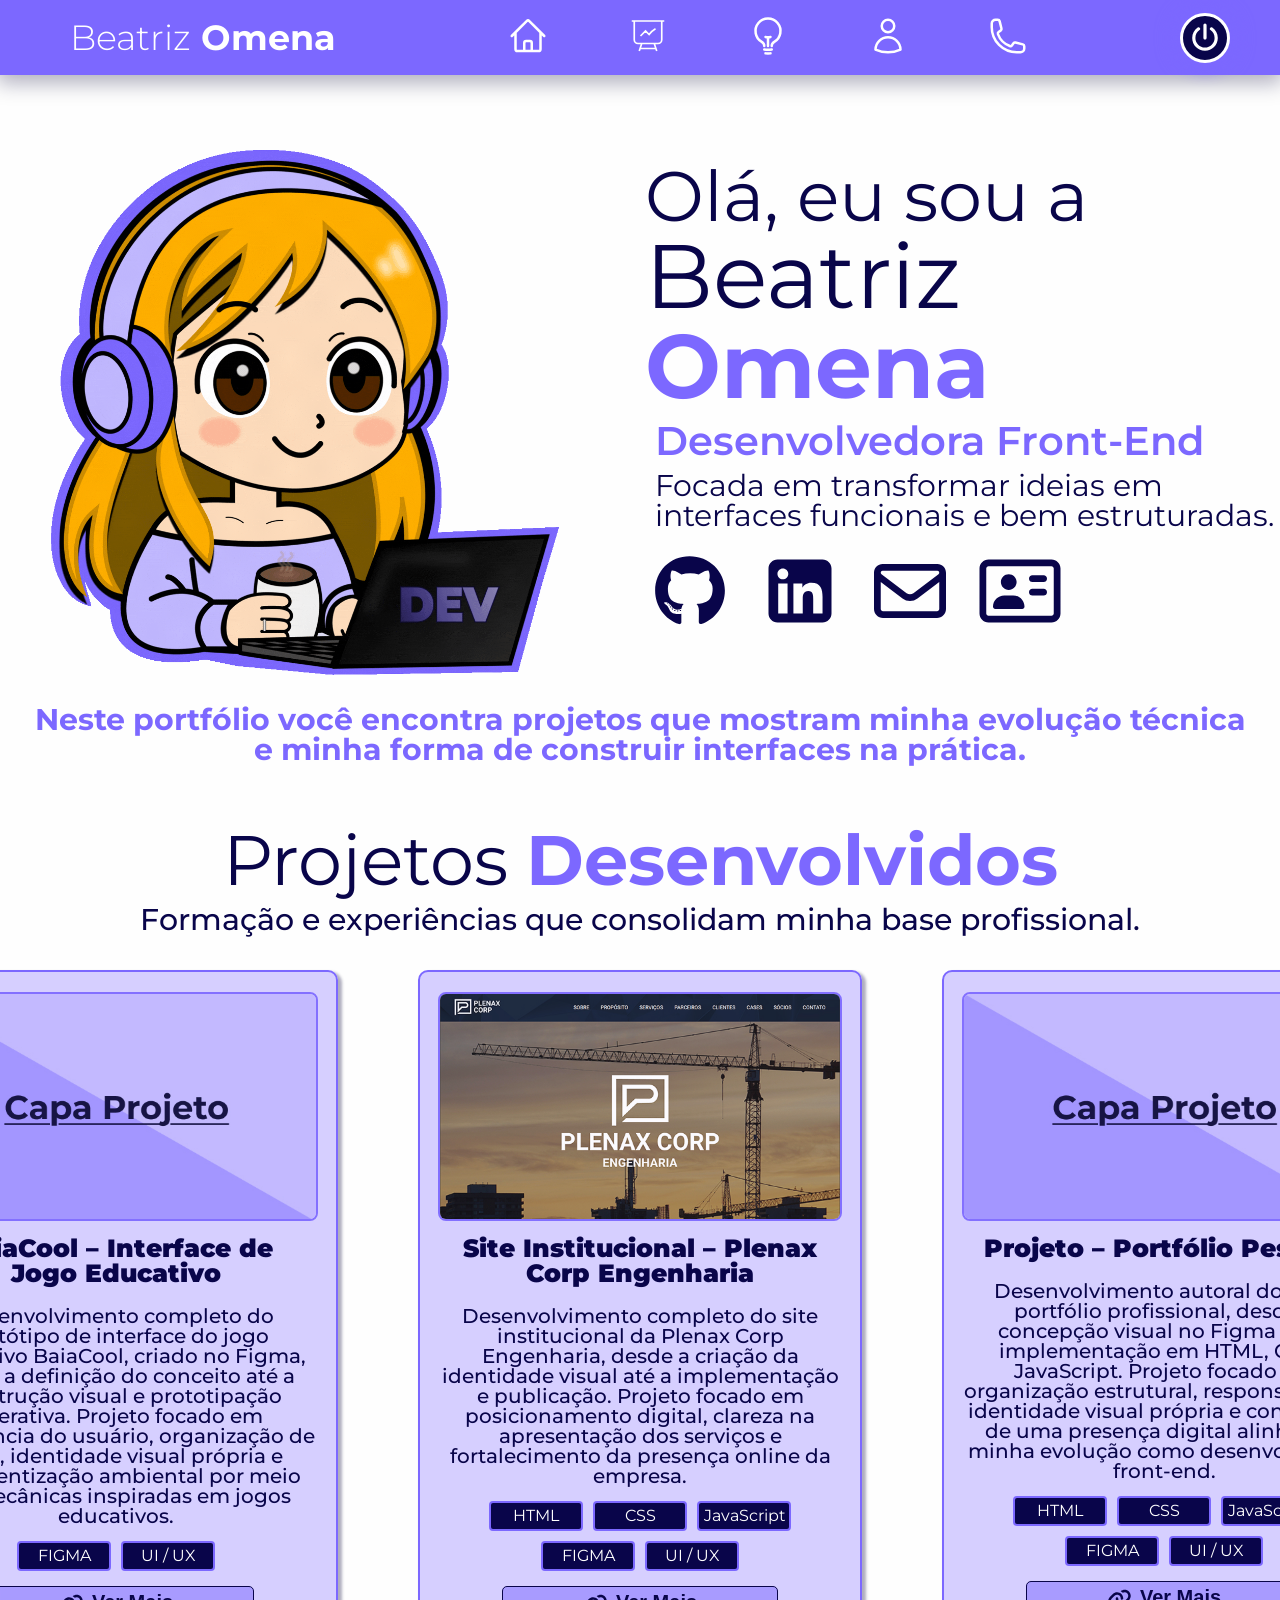
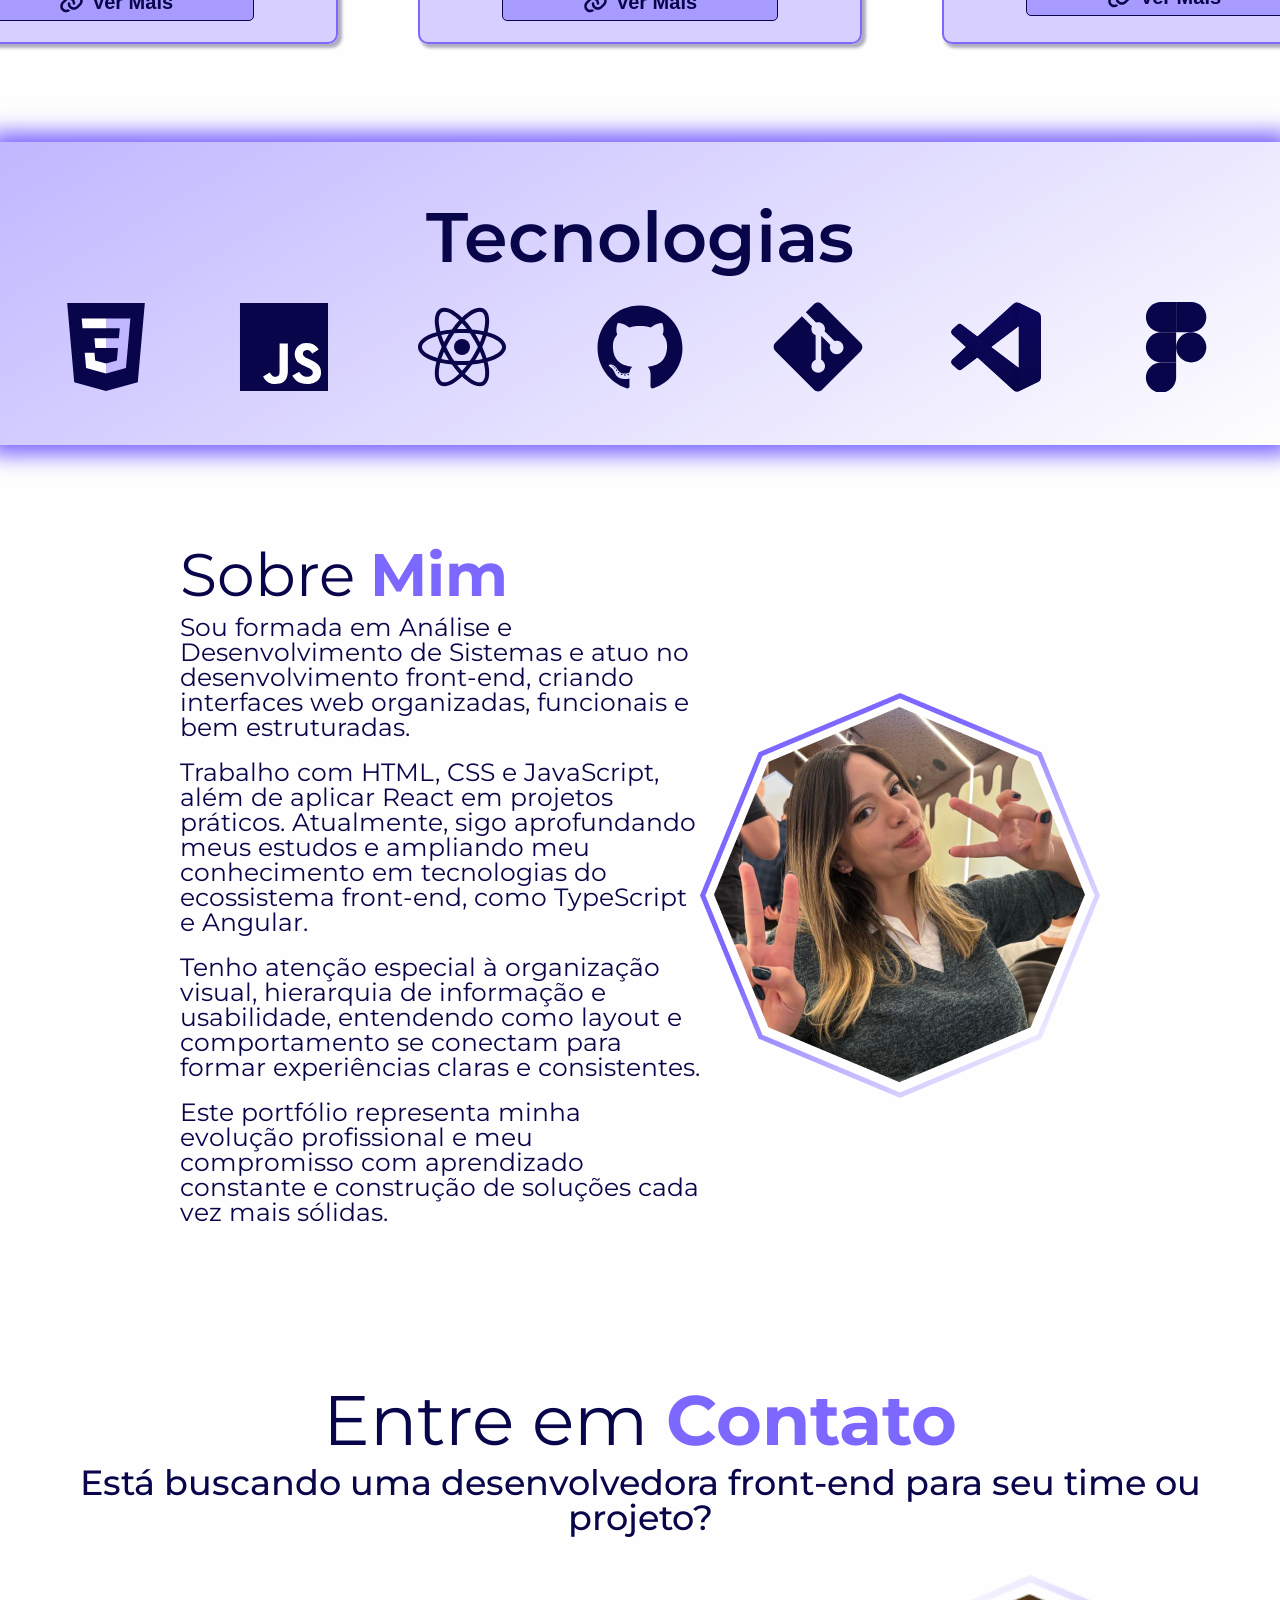
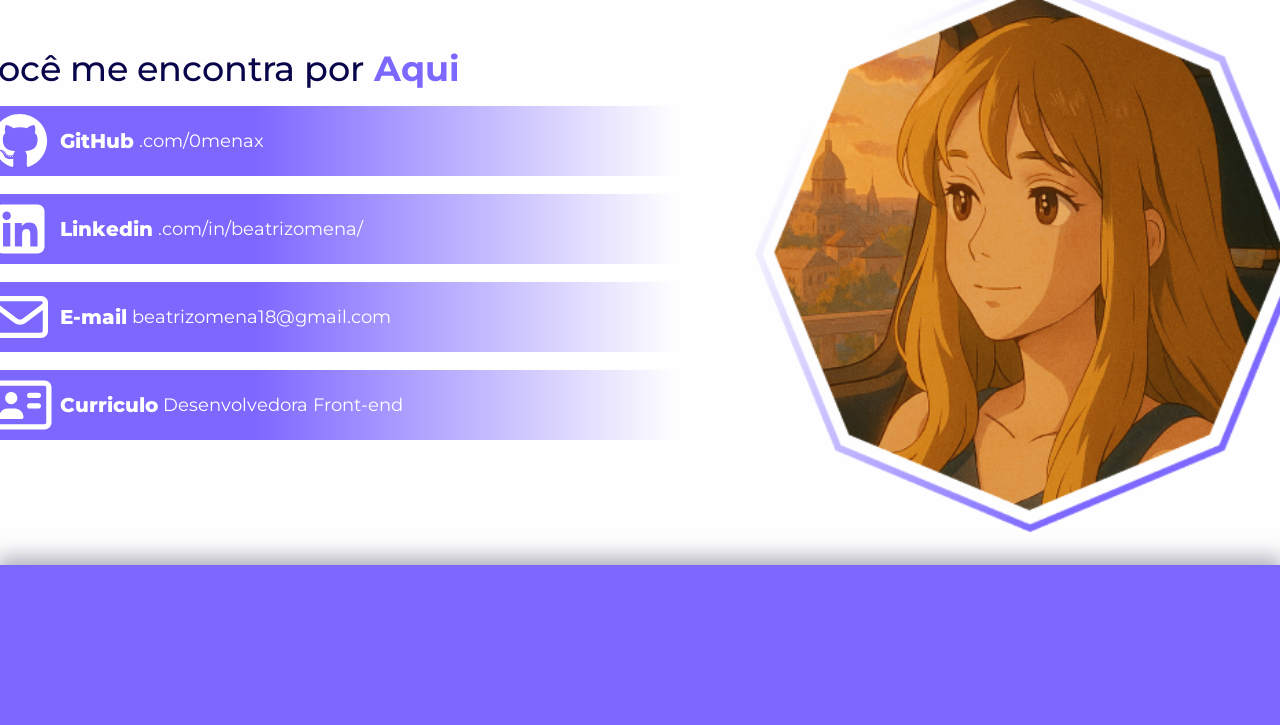
==== Portifolio-Pessoal-main/portifolio/index.html @ 5b2ea22b "Adiciona seção de projetos" ====
<!DOCTYPE html>
<html lang="pt-br">

<head>
    <meta charset="UTF-8">
    <meta name="viewport" content="width=device-width, initial-scale=1.0">
    <link rel="icon" type="image/png" href="img/miniBeaRoxa.png">
    <title>Portifólio</title>
    <link rel="stylesheet" href="reset.css">
    <link rel="stylesheet" href="style.css">
    <link rel="icon" type="icon" href="/img/miniBeaRoxa.png">



    <!-- fonte -->
    <link rel="preconnect" href="https://fonts.googleapis.com">
    <link rel="preconnect" href="https://fonts.gstatic.com" crossorigin>
    <link href="https://fonts.googleapis.com/css2?family=Montserrat:wght@200;300;400;500;600;700&display=swap"
        rel="stylesheet">


</head>

<body class="tema-claro">
    <header>
        <h1 class="nome-header">
            Beatriz
            <strong class="strongH">Omena</strong>
        </h1>

        <ul>
            <li><a href="#home">
                    <svg xmlns="http://www.w3.org/2000/svg" fill="none" viewBox="0 0 24 24" stroke-width="1.5"
                        stroke="currentColor" class="size-6">
                        <path stroke-linecap="round" stroke-linejoin="round"
                            d="m2.25 12 8.954-8.955c.44-.439 1.152-.439 1.591 0L21.75 12M4.5 9.75v10.125c0 .621.504 1.125 1.125 1.125H9.75v-4.875c0-.621.504-1.125 1.125-1.125h2.25c.621 0 1.125.504 1.125 1.125V21h4.125c.621 0 1.125-.504 1.125-1.125V9.75M8.25 21h8.25" />
                    </svg>
                </a></li>

            <li><a href="#projetos"><svg xmlns="http://www.w3.org/2000/svg" fill="none" viewBox="0 0 24 24"
                        strokeWidth={1.5} stroke="currentColor" className="size-6">
                        <path strokeLinecap="round" strokeLinejoin="round"
                            d="M3.75 3v11.25A2.25 2.25 0 0 0 6 16.5h2.25M3.75 3h-1.5m1.5 0h16.5m0 0h1.5m-1.5 0v11.25A2.25 2.25 0 0 1 18 16.5h-2.25m-7.5 0h7.5m-7.5 0-1 3m8.5-3 1 3m0 0 .5 1.5m-.5-1.5h-9.5m0 0-.5 1.5m.75-9 3-3 2.148 2.148A12.061 12.061 0 0 1 16.5 7.605" />
                    </svg>
                </a></li>

            <li><a href="#skills"><svg xmlns="http://www.w3.org/2000/svg" fill="none" viewBox="0 0 24 24"
                        stroke-width="1.5" stroke="currentColor" class="size-6">
                        <path stroke-linecap="round" stroke-linejoin="round"
                            d="M12 18v-5.25m0 0a6.01 6.01 0 0 0 1.5-.189m-1.5.189a6.01 6.01 0 0 1-1.5-.189m3.75 7.478a12.06 12.06 0 0 1-4.5 0m3.75 2.383a14.406 14.406 0 0 1-3 0M14.25 18v-.192c0-.983.658-1.823 1.508-2.316a7.5 7.5 0 1 0-7.517 0c.85.493 1.509 1.333 1.509 2.316V18" />
                    </svg>
                </a></li>

            <li><a href="#aboutMe"><svg xmlns="http://www.w3.org/2000/svg" fill="none" viewBox="0 0 24 24"
                        stroke-width="1.5" stroke="currentColor" class="size-6">
                        <path stroke-linecap="round" stroke-linejoin="round"
                            d="M15.75 6a3.75 3.75 0 1 1-7.5 0 3.75 3.75 0 0 1 7.5 0ZM4.501 20.118a7.5 7.5 0 0 1 14.998 0A17.933 17.933 0 0 1 12 21.75c-2.676 0-5.216-.584-7.499-1.632Z" />
                    </svg>
                </a></li>

            <!-- <li><a href="#jornada"><svg xmlns="http://www.w3.org/2000/svg" fill="none" viewBox="0 0 24 24"
                        stroke-width="1.5" stroke="currentColor" class="size-6">
                        <path stroke-linecap="round" stroke-linejoin="round"
                            d="M9 6.75V15m6-6v8.25m.503 3.498 4.875-2.437c.381-.19.622-.58.622-1.006V4.82c0-.836-.88-1.38-1.628-1.006l-3.869 1.934c-.317.159-.69.159-1.006 0L9.503 3.252a1.125 1.125 0 0 0-1.006 0L3.622 5.689C3.24 5.88 3 6.27 3 6.695V19.18c0 .836.88 1.38 1.628 1.006l3.869-1.934c.317-.159.69-.159 1.006 0l4.994 2.497c.317.158.69.158 1.006 0Z" />
                    </svg>
                </a></li> -->
            <li><a href="#contato"><svg xmlns="http://www.w3.org/2000/svg" fill="none" viewBox="0 0 24 24"
                        stroke-width="1.5" stroke="currentColor" class="size-6">
                        <path stroke-linecap="round" stroke-linejoin="round"
                            d="M2.25 6.75c0 8.284 6.716 15 15 15h2.25a2.25 2.25 0 0 0 2.25-2.25v-1.372c0-.516-.351-.966-.852-1.091l-4.423-1.106c-.44-.11-.902.055-1.173.417l-.97 1.293c-.282.376-.769.542-1.21.38a12.035 12.035 0 0 1-7.143-7.143c-.162-.441.004-.928.38-1.21l1.293-.97c.363-.271.527-.734.417-1.173L6.963 3.102a1.125 1.125 0 0 0-1.091-.852H4.5A2.25 2.25 0 0 0 2.25 4.5v2.25Z" />
                    </svg>
                </a></li>
        </ul>


        <button class="btn-tema">
            <svg xmlns="http://www.w3.org/2000/svg" fill="currentColor" viewBox="0 0 640 640">
                <path
                    d="M352 64C352 46.3 337.7 32 320 32C302.3 32 288 46.3 288 64L288 320C288 337.7 302.3 352 320 352C337.7 352 352 337.7 352 320L352 64zM210.3 162.4C224.8 152.3 228.3 132.3 218.2 117.8C208.1 103.3 188.1 99.8 173.6 109.9C107.4 156.1 64 233 64 320C64 461.4 178.6 576 320 576C461.4 576 576 461.4 576 320C576 233 532.6 156.1 466.3 109.9C451.8 99.8 431.9 103.3 421.7 117.8C411.5 132.3 415.1 152.2 429.6 162.4C479.4 197.2 511.9 254.8 511.9 320C511.9 426 425.9 512 319.9 512C213.9 512 128 426 128 320C128 254.8 160.5 197.1 210.3 162.4z" />
            </svg></button>
    </header>
    <main>
        <section class="home" id="home">
            <div class="homeAgrupado">
                <img class="imagemHome" src="img/MiniBia.gif" alt="desenho Beatriz" id="home">
                <div class="textoHomeAgrupado">
                    <h2>Olá, eu sou a </h2>
                    <h1>Beatriz <strong class="strongO">Omena</strong></h1>
                    <h3>Desenvolvedora Front-End</h3>
                    <p>Focada em transformar ideias em <br>interfaces funcionais e bem estruturadas.</p>

                    <div class="iconsHome">
                        <ul>
                            <!-- github -->
                            <li><a href="https://github.com/0menax">
                                    <svg xmlns="http://www.w3.org/2000/svg" fill="currentColor" viewBox="0 0 640 640">
                                        <path
                                            d="M237.9 461.4C237.9 463.4 235.6 465 232.7 465C229.4 465.3 227.1 463.7 227.1 461.4C227.1 459.4 229.4 457.8 232.3 457.8C235.3 457.5 237.9 459.1 237.9 461.4zM206.8 456.9C206.1 458.9 208.1 461.2 211.1 461.8C213.7 462.8 216.7 461.8 217.3 459.8C217.9 457.8 216 455.5 213 454.6C210.4 453.9 207.5 454.9 206.8 456.9zM251 455.2C248.1 455.9 246.1 457.8 246.4 460.1C246.7 462.1 249.3 463.4 252.3 462.7C255.2 462 257.2 460.1 256.9 458.1C256.6 456.2 253.9 454.9 251 455.2zM316.8 72C178.1 72 72 177.3 72 316C72 426.9 141.8 521.8 241.5 555.2C254.3 557.5 258.8 549.6 258.8 543.1C258.8 536.9 258.5 502.7 258.5 481.7C258.5 481.7 188.5 496.7 173.8 451.9C173.8 451.9 162.4 422.8 146 415.3C146 415.3 123.1 399.6 147.6 399.9C147.6 399.9 172.5 401.9 186.2 425.7C208.1 464.3 244.8 453.2 259.1 446.6C261.4 430.6 267.9 419.5 275.1 412.9C219.2 406.7 162.8 398.6 162.8 302.4C162.8 274.9 170.4 261.1 186.4 243.5C183.8 237 175.3 210.2 189 175.6C209.9 169.1 258 202.6 258 202.6C278 197 299.5 194.1 320.8 194.1C342.1 194.1 363.6 197 383.6 202.6C383.6 202.6 431.7 169 452.6 175.6C466.3 210.3 457.8 237 455.2 243.5C471.2 261.2 481 275 481 302.4C481 398.9 422.1 406.6 366.2 412.9C375.4 420.8 383.2 435.8 383.2 459.3C383.2 493 382.9 534.7 382.9 542.9C382.9 549.4 387.5 557.3 400.2 555C500.2 521.8 568 426.9 568 316C568 177.3 455.5 72 316.8 72zM169.2 416.9C167.9 417.9 168.2 420.2 169.9 422.1C171.5 423.7 173.8 424.4 175.1 423.1C176.4 422.1 176.1 419.8 174.4 417.9C172.8 416.3 170.5 415.6 169.2 416.9zM158.4 408.8C157.7 410.1 158.7 411.7 160.7 412.7C162.3 413.7 164.3 413.4 165 412C165.7 410.7 164.7 409.1 162.7 408.1C160.7 407.5 159.1 407.8 158.4 408.8zM190.8 444.4C189.2 445.7 189.8 448.7 192.1 450.6C194.4 452.9 197.3 453.2 198.6 451.6C199.9 450.3 199.3 447.3 197.3 445.4C195.1 443.1 192.1 442.8 190.8 444.4zM179.4 429.7C177.8 430.7 177.8 433.3 179.4 435.6C181 437.9 183.7 438.9 185 437.9C186.6 436.6 186.6 434 185 431.7C183.6 429.4 181 428.4 179.4 429.7z" />
                                    </svg></a></li>

                            <!-- linkedin -->
                            <li><a href="https://www.linkedin.com/in/beatrizomena/"><svg
                                        xmlns="http://www.w3.org/2000/svg" fill="currentColor" viewBox="0 0 640 640">
                                        <path
                                            d="M160 96C124.7 96 96 124.7 96 160L96 480C96 515.3 124.7 544 160 544L480 544C515.3 544 544 515.3 544 480L544 160C544 124.7 515.3 96 480 96L160 96zM165 266.2L231.5 266.2L231.5 480L165 480L165 266.2zM236.7 198.5C236.7 219.8 219.5 237 198.2 237C176.9 237 159.7 219.8 159.7 198.5C159.7 177.2 176.9 160 198.2 160C219.5 160 236.7 177.2 236.7 198.5zM413.9 480L413.9 376C413.9 351.2 413.4 319.3 379.4 319.3C344.8 319.3 339.5 346.3 339.5 374.2L339.5 480L273.1 480L273.1 266.2L336.8 266.2L336.8 295.4L337.7 295.4C346.6 278.6 368.3 260.9 400.6 260.9C467.8 260.9 480.3 305.2 480.3 362.8L480.3 480L413.9 480z" />
                                    </svg></a></li>

                            <!-- e-mail -->
                            <li><a href=""><svg xmlns="http://www.w3.org/2000/svg" fill="currentColor"
                                        viewBox="0 0 640 640">
                                        <path
                                            d="M125.4 128C91.5 128 64 155.5 64 189.4C64 190.3 64 191.1 64.1 192L64 192L64 448C64 483.3 92.7 512 128 512L512 512C547.3 512 576 483.3 576 448L576 192L575.9 192C575.9 191.1 576 190.3 576 189.4C576 155.5 548.5 128 514.6 128L125.4 128zM528 256.3L528 448C528 456.8 520.8 464 512 464L128 464C119.2 464 112 456.8 112 448L112 256.3L266.8 373.7C298.2 397.6 341.7 397.6 373.2 373.7L528 256.3zM112 189.4C112 182 118 176 125.4 176L514.6 176C522 176 528 182 528 189.4C528 193.6 526 197.6 522.7 200.1L344.2 335.5C329.9 346.3 310.1 346.3 295.8 335.5L117.3 200.1C114 197.6 112 193.6 112 189.4z" />
                                    </svg></a></li>

                            <!-- curriculo -->
                            <li><a href=""><svg xmlns="http://www.w3.org/2000/svg" fill="currentColor"
                                        viewBox="0 0 640 640">
                                        <path
                                            d="M544 144C552.8 144 560 151.2 560 160L560 480C560 488.8 552.8 496 544 496L96 496C87.2 496 80 488.8 80 480L80 160C80 151.2 87.2 144 96 144L544 144zM96 96C60.7 96 32 124.7 32 160L32 480C32 515.3 60.7 544 96 544L544 544C579.3 544 608 515.3 608 480L608 160C608 124.7 579.3 96 544 96L96 96zM240 312C270.9 312 296 286.9 296 256C296 225.1 270.9 200 240 200C209.1 200 184 225.1 184 256C184 286.9 209.1 312 240 312zM208 352C163.8 352 128 387.8 128 432C128 440.8 135.2 448 144 448L336 448C344.8 448 352 440.8 352 432C352 387.8 316.2 352 272 352L208 352zM408 208C394.7 208 384 218.7 384 232C384 245.3 394.7 256 408 256L488 256C501.3 256 512 245.3 512 232C512 218.7 501.3 208 488 208L408 208zM408 304C394.7 304 384 314.7 384 328C384 341.3 394.7 352 408 352L488 352C501.3 352 512 341.3 512 328C512 314.7 501.3 304 488 304L408 304z" />
                                    </svg></a></li>
                        </ul>
                    </div>
                </div>
            </div>
            <div class="destaqueHome">Neste portfólio você encontra projetos que mostram minha evolução técnica <br>e
                minha
                forma de construir interfaces na prática.</div>

        </section>

        <section class="projetos" id="projetos">
            <h1>Projetos <strong class="strongO">Desenvolvidos</strong></h1>
            <h2 class="subProjetoh2">Formação e experiências que consolidam minha base profissional.</h2>
            <div class="projetosAgrupado">

                <!-- BaiaCool -->
                <div class="cardProjeto">
                    <img class="imagemProjeto" src="img/capaProjeto.jpg" alt="Imagem SProjeto BaiaCool">
                    <h1>BaiaCool – Interface de Jogo Educativo</h1>
                    <p>Desenvolvimento completo do protótipo de interface do jogo educativo BaiaCool, criado no Figma, desde a definição do conceito até a construção visual e prototipação interativa. Projeto focado em experiência do usuário, organização de fluxo, identidade visual própria e conscientização ambiental por meio de mecânicas inspiradas em jogos educativos.</p>
                    <div class="skillsProjetoAgrupado">
                        <div class="skillsProjeto">
                            <h2>FIGMA</h2>
                        </div>

                        <div class="skillsProjeto">
                            <h2>UI / UX</h2>
                        </div>
                    </div>

                    <button class="buttonProjetos"><svg xmlns="http://www.w3.org/2000/svg" fill="currentColor" viewBox="0 0 640 640">
                            <path
                                d="M451.5 160C434.9 160 418.8 164.5 404.7 172.7C388.9 156.7 370.5 143.3 350.2 133.2C378.4 109.2 414.3 96 451.5 96C537.9 96 608 166 608 252.5C608 294 591.5 333.8 562.2 363.1L491.1 434.2C461.8 463.5 422 480 380.5 480C294.1 480 224 410 224 323.5C224 322 224 320.5 224.1 319C224.6 301.3 239.3 287.4 257 287.9C274.7 288.4 288.6 303.1 288.1 320.8C288.1 321.7 288.1 322.6 288.1 323.4C288.1 374.5 329.5 415.9 380.6 415.9C405.1 415.9 428.6 406.2 446 388.8L517.1 317.7C534.4 300.4 544.2 276.8 544.2 252.3C544.2 201.2 502.8 159.8 451.7 159.8zM307.2 237.3C305.3 236.5 303.4 235.4 301.7 234.2C289.1 227.7 274.7 224 259.6 224C235.1 224 211.6 233.7 194.2 251.1L123.1 322.2C105.8 339.5 96 363.1 96 387.6C96 438.7 137.4 480.1 188.5 480.1C205 480.1 221.1 475.7 235.2 467.5C251 483.5 269.4 496.9 289.8 507C261.6 530.9 225.8 544.2 188.5 544.2C102.1 544.2 32 474.2 32 387.7C32 346.2 48.5 306.4 77.8 277.1L148.9 206C178.2 176.7 218 160.2 259.5 160.2C346.1 160.2 416 230.8 416 317.1C416 318.4 416 319.7 416 321C415.6 338.7 400.9 352.6 383.2 352.2C365.5 351.8 351.6 337.1 352 319.4C352 318.6 352 317.9 352 317.1C352 283.4 334 253.8 307.2 237.5z" />
                        </svg>Ver Mais</button>

                </div>
                <!-- Plenax -->
                <div class="cardProjeto">
                    <img class="imagemProjeto" src="img/abaProjetos-Plenax.jpg" alt="Imagem Site Plenax">
                    <h1>Site Institucional – Plenax Corp Engenharia</h1>
                    <p>Desenvolvimento completo do site institucional da Plenax Corp Engenharia, desde a criação da
                        identidade visual até a implementação e publicação. Projeto focado em posicionamento digital,
                        clareza na apresentação dos serviços e fortalecimento da presença online da empresa.</p>
                    <div class="skillsProjetoAgrupado">
                        <div class="skillsProjeto">
                            <h2>HTML</h2>
                        </div>
                         <div class="skillsProjeto">
                            <h2>CSS</h2>
                        </div>

                         <div class="skillsProjeto">
                            <h2>JavaScript</h2>
                        </div>

                         <div class="skillsProjeto">
                            <h2>FIGMA</h2>
                        </div>


                        <div class="skillsProjeto">
                            <h2>UI / UX</h2>
                        </div>
                    </div>

                    <button id="abrir" class="buttonProjetos">
                        <svg xmlns="http://www.w3.org/2000/svg" fill="currentColor" viewBox="0 0 640 640">
                            <path
                                d="M451.5 160C434.9 160 418.8 164.5 404.7 172.7C388.9 156.7 370.5 143.3 350.2 133.2C378.4 109.2 414.3 96 451.5 96C537.9 96 608 166 608 252.5C608 294 591.5 333.8 562.2 363.1L491.1 434.2C461.8 463.5 422 480 380.5 480C294.1 480 224 410 224 323.5C224 322 224 320.5 224.1 319C224.6 301.3 239.3 287.4 257 287.9C274.7 288.4 288.6 303.1 288.1 320.8C288.1 321.7 288.1 322.6 288.1 323.4C288.1 374.5 329.5 415.9 380.6 415.9C405.1 415.9 428.6 406.2 446 388.8L517.1 317.7C534.4 300.4 544.2 276.8 544.2 252.3C544.2 201.2 502.8 159.8 451.7 159.8zM307.2 237.3C305.3 236.5 303.4 235.4 301.7 234.2C289.1 227.7 274.7 224 259.6 224C235.1 224 211.6 233.7 194.2 251.1L123.1 322.2C105.8 339.5 96 363.1 96 387.6C96 438.7 137.4 480.1 188.5 480.1C205 480.1 221.1 475.7 235.2 467.5C251 483.5 269.4 496.9 289.8 507C261.6 530.9 225.8 544.2 188.5 544.2C102.1 544.2 32 474.2 32 387.7C32 346.2 48.5 306.4 77.8 277.1L148.9 206C178.2 176.7 218 160.2 259.5 160.2C346.1 160.2 416 230.8 416 317.1C416 318.4 416 319.7 416 321C415.6 338.7 400.9 352.6 383.2 352.2C365.5 351.8 351.6 337.1 352 319.4C352 318.6 352 317.9 352 317.1C352 283.4 334 253.8 307.2 237.5z" />
                        </svg>
                        Ver Mais</button>
<div id="modal" hidden>
    <div>
<h1>ola modal</h1>
        <button id="fechar">Fechar</button>
    </div>
</div>
                </div>

                <!-- portifolio -->
                <div class="cardProjeto">
                    <img class="imagemProjeto" src="img/capaProjeto.jpg" alt="Imagem Portifólio Pessoal">
                    <h1>Projeto – Portfólio Pessoal</h1>
                    <p>Desenvolvimento autoral do meu portfólio profissional, desde a concepção visual no Figma até a implementação em HTML, CSS e JavaScript. Projeto focado em organização estrutural, responsividade, identidade visual própria e construção de uma presença digital alinhada à minha evolução como desenvolvedora front-end.</p>
                    <div class="skillsProjetoAgrupado">
                        <div class="skillsProjeto">
                            <h2>HTML</h2>
                        </div>
                         <div class="skillsProjeto">
                            <h2>CSS</h2>
                        </div>

                         <div class="skillsProjeto">
                            <h2>JavaScript</h2>
                        </div>

                         <div class="skillsProjeto">
                            <h2>FIGMA</h2>
                        </div>


                        <div class="skillsProjeto">
                            <h2>UI / UX</h2>
                        </div>
                    </div>

                    <button class="buttonProjetos"> <svg xmlns="http://www.w3.org/2000/svg" fill="currentColor" viewBox="0 0 640 640">
                            <path
                                d="M451.5 160C434.9 160 418.8 164.5 404.7 172.7C388.9 156.7 370.5 143.3 350.2 133.2C378.4 109.2 414.3 96 451.5 96C537.9 96 608 166 608 252.5C608 294 591.5 333.8 562.2 363.1L491.1 434.2C461.8 463.5 422 480 380.5 480C294.1 480 224 410 224 323.5C224 322 224 320.5 224.1 319C224.6 301.3 239.3 287.4 257 287.9C274.7 288.4 288.6 303.1 288.1 320.8C288.1 321.7 288.1 322.6 288.1 323.4C288.1 374.5 329.5 415.9 380.6 415.9C405.1 415.9 428.6 406.2 446 388.8L517.1 317.7C534.4 300.4 544.2 276.8 544.2 252.3C544.2 201.2 502.8 159.8 451.7 159.8zM307.2 237.3C305.3 236.5 303.4 235.4 301.7 234.2C289.1 227.7 274.7 224 259.6 224C235.1 224 211.6 233.7 194.2 251.1L123.1 322.2C105.8 339.5 96 363.1 96 387.6C96 438.7 137.4 480.1 188.5 480.1C205 480.1 221.1 475.7 235.2 467.5C251 483.5 269.4 496.9 289.8 507C261.6 530.9 225.8 544.2 188.5 544.2C102.1 544.2 32 474.2 32 387.7C32 346.2 48.5 306.4 77.8 277.1L148.9 206C178.2 176.7 218 160.2 259.5 160.2C346.1 160.2 416 230.8 416 317.1C416 318.4 416 319.7 416 321C415.6 338.7 400.9 352.6 383.2 352.2C365.5 351.8 351.6 337.1 352 319.4C352 318.6 352 317.9 352 317.1C352 283.4 334 253.8 307.2 237.5z" />
                        </svg>Ver Mais</button>

                </div>

            </div>

        </section>

        <section class="skills" id="skills">
            <h1 class="skillTitulo">Tecnologias</h1>
            <ul>
                <li>
                    <svg viewBox="0 0 128 128">
                        <path fill="currentColor" d="M19.037 113.876L9.032 1.661h109.936l-10.016 112.198-45.019 12.48z">
                        </path>
                        <path fill="currentColor" d="M64 116.8l36.378-10.086 8.559-95.878H64z"></path>
                        <path class="insideColor" fill="currentColor"
                            d="M64 52.455H45.788L44.53 38.361H64V24.599H29.489l.33 3.692 3.382 37.927H64zm0 35.743l-.061.017-15.327-4.14-.979-10.975H33.816l1.928 21.609 28.193 7.826.063-.017z">
                        </path>
                        <path class="insideColor2" fill="currentColor"
                            d="M63.952 52.455v13.763h16.947l-1.597 17.849-15.35 4.143v14.319l28.215-7.82.207-2.325 3.234-36.233.335-3.696h-3.708zm0-27.856v13.762h33.244l.276-3.092.628-6.978.329-3.692z">
                        </path>
                    </svg>
                </li>

                <li>
                    <svg viewBox="0 0 128 128">
                        <path fill="currentColor"
                            d="M18.814 114.123L8.76 1.352h110.48l-10.064 112.754-45.243 12.543-45.119-12.526z"></path>
                        <path fill="currentColor" d="M64.001 117.062l36.559-10.136 8.601-96.354h-45.16v106.49z"></path>
                        <path class="insideColor" fill="currentColor"
                            d="M64.001 51.429h18.302l1.264-14.163H64.001V23.435h34.682l-.332 3.711-3.4 38.114h-30.95V51.429z">
                        </path>
                        <path class="insideColor2" fill="currentColor"
                            d="M64.083 87.349l-.061.018-15.403-4.159-.985-11.031H33.752l1.937 21.717 28.331 7.863.063-.018v-14.39z">
                        </path>
                        <path class="insideColor" fill="currentColor"
                            d="M81.127 64.675l-1.666 18.522-15.426 4.164v14.39l28.354-7.858.208-2.337 2.406-26.881H81.127z">
                        </path>
                        <path class="insideColor2" fill="currentColor"
                            d="M64.048 23.435v13.831H30.64l-.277-3.108-.63-7.012-.331-3.711h34.646zm-.047 27.996v13.831H48.792l-.277-3.108-.631-7.012-.33-3.711h16.447z">
                        </path>
                    </svg>
                </li>

                <li>
                    <svg viewBox="0 0 128 128">
                        <path fill="currentColor" d="M1.408 1.408h125.184v125.185H1.408z"></path>
                        <path class="insideColor2" fill="currentColor"
                            d="M116.347 96.736c-.917-5.711-4.641-10.508-15.672-14.981-3.832-1.761-8.104-3.022-9.377-5.926-.452-1.69-.512-2.642-.226-3.665.821-3.32 4.784-4.355 7.925-3.403 2.023.678 3.938 2.237 5.093 4.724 5.402-3.498 5.391-3.475 9.163-5.879-1.381-2.141-2.118-3.129-3.022-4.045-3.249-3.629-7.676-5.498-14.756-5.355l-3.688.477c-3.534.893-6.902 2.748-8.877 5.235-5.926 6.724-4.236 18.492 2.975 23.335 7.104 5.332 17.54 6.545 18.873 11.531 1.297 6.104-4.486 8.08-10.234 7.378-4.236-.881-6.592-3.034-9.139-6.949-4.688 2.713-4.688 2.713-9.508 5.485 1.143 2.499 2.344 3.63 4.26 5.795 9.068 9.198 31.76 8.746 35.83-5.176.165-.478 1.261-3.666.38-8.581zM69.462 58.943H57.753l-.048 30.272c0 6.438.333 12.34-.714 14.149-1.713 3.558-6.152 3.117-8.175 2.427-2.059-1.012-3.106-2.451-4.319-4.485-.333-.584-.583-1.036-.667-1.071l-9.52 5.83c1.583 3.249 3.915 6.069 6.902 7.901 4.462 2.678 10.459 3.499 16.731 2.059 4.082-1.189 7.604-3.652 9.448-7.401 2.666-4.915 2.094-10.864 2.07-17.444.06-10.735.001-21.468.001-32.237z">
                        </path>
                    </svg>
                </li>

                <li><svg viewBox="0 0 128 128">
                        <g fill="currentColor">
                            <circle cx="64" cy="64" r="11.4"></circle>
                            <path
                                d="M107.3 45.2c-2.2-.8-4.5-1.6-6.9-2.3.6-2.4 1.1-4.8 1.5-7.1 2.1-13.2-.2-22.5-6.6-26.1-1.9-1.1-4-1.6-6.4-1.6-7 0-15.9 5.2-24.9 13.9-9-8.7-17.9-13.9-24.9-13.9-2.4 0-4.5.5-6.4 1.6-6.4 3.7-8.7 13-6.6 26.1.4 2.3.9 4.7 1.5 7.1-2.4.7-4.7 1.4-6.9 2.3C8.2 50 1.4 56.6 1.4 64s6.9 14 19.3 18.8c2.2.8 4.5 1.6 6.9 2.3-.6 2.4-1.1 4.8-1.5 7.1-2.1 13.2.2 22.5 6.6 26.1 1.9 1.1 4 1.6 6.4 1.6 7.1 0 16-5.2 24.9-13.9 9 8.7 17.9 13.9 24.9 13.9 2.4 0 4.5-.5 6.4-1.6 6.4-3.7 8.7-13 6.6-26.1-.4-2.3-.9-4.7-1.5-7.1 2.4-.7 4.7-1.4 6.9-2.3 12.5-4.8 19.3-11.4 19.3-18.8s-6.8-14-19.3-18.8zM92.5 14.7c4.1 2.4 5.5 9.8 3.8 20.3-.3 2.1-.8 4.3-1.4 6.6-5.2-1.2-10.7-2-16.5-2.5-3.4-4.8-6.9-9.1-10.4-13 7.4-7.3 14.9-12.3 21-12.3 1.3 0 2.5.3 3.5.9zM81.3 74c-1.8 3.2-3.9 6.4-6.1 9.6-3.7.3-7.4.4-11.2.4-3.9 0-7.6-.1-11.2-.4-2.2-3.2-4.2-6.4-6-9.6-1.9-3.3-3.7-6.7-5.3-10 1.6-3.3 3.4-6.7 5.3-10 1.8-3.2 3.9-6.4 6.1-9.6 3.7-.3 7.4-.4 11.2-.4 3.9 0 7.6.1 11.2.4 2.2 3.2 4.2 6.4 6 9.6 1.9 3.3 3.7 6.7 5.3 10-1.7 3.3-3.4 6.6-5.3 10zm8.3-3.3c1.5 3.5 2.7 6.9 3.8 10.3-3.4.8-7 1.4-10.8 1.9 1.2-1.9 2.5-3.9 3.6-6 1.2-2.1 2.3-4.2 3.4-6.2zM64 97.8c-2.4-2.6-4.7-5.4-6.9-8.3 2.3.1 4.6.2 6.9.2 2.3 0 4.6-.1 6.9-.2-2.2 2.9-4.5 5.7-6.9 8.3zm-18.6-15c-3.8-.5-7.4-1.1-10.8-1.9 1.1-3.3 2.3-6.8 3.8-10.3 1.1 2 2.2 4.1 3.4 6.1 1.2 2.2 2.4 4.1 3.6 6.1zm-7-25.5c-1.5-3.5-2.7-6.9-3.8-10.3 3.4-.8 7-1.4 10.8-1.9-1.2 1.9-2.5 3.9-3.6 6-1.2 2.1-2.3 4.2-3.4 6.2zM64 30.2c2.4 2.6 4.7 5.4 6.9 8.3-2.3-.1-4.6-.2-6.9-.2-2.3 0-4.6.1-6.9.2 2.2-2.9 4.5-5.7 6.9-8.3zm22.2 21l-3.6-6c3.8.5 7.4 1.1 10.8 1.9-1.1 3.3-2.3 6.8-3.8 10.3-1.1-2.1-2.2-4.2-3.4-6.2zM31.7 35c-1.7-10.5-.3-17.9 3.8-20.3 1-.6 2.2-.9 3.5-.9 6 0 13.5 4.9 21 12.3-3.5 3.8-7 8.2-10.4 13-5.8.5-11.3 1.4-16.5 2.5-.6-2.3-1-4.5-1.4-6.6zM7 64c0-4.7 5.7-9.7 15.7-13.4 2-.8 4.2-1.5 6.4-2.1 1.6 5 3.6 10.3 6 15.6-2.4 5.3-4.5 10.5-6 15.5C15.3 75.6 7 69.6 7 64zm28.5 49.3c-4.1-2.4-5.5-9.8-3.8-20.3.3-2.1.8-4.3 1.4-6.6 5.2 1.2 10.7 2 16.5 2.5 3.4 4.8 6.9 9.1 10.4 13-7.4 7.3-14.9 12.3-21 12.3-1.3 0-2.5-.3-3.5-.9zM96.3 93c1.7 10.5.3 17.9-3.8 20.3-1 .6-2.2.9-3.5.9-6 0-13.5-4.9-21-12.3 3.5-3.8 7-8.2 10.4-13 5.8-.5 11.3-1.4 16.5-2.5.6 2.3 1 4.5 1.4 6.6zm9-15.6c-2 .8-4.2 1.5-6.4 2.1-1.6-5-3.6-10.3-6-15.6 2.4-5.3 4.5-10.5 6-15.5 13.8 4 22.1 10 22.1 15.6 0 4.7-5.8 9.7-15.7 13.4z">
                            </path>
                        </g>
                    </svg></li>

                <li>
                    <svg viewBox="0 0 128 128">
                        <g fill="currentColor">
                            <path fill-rule="evenodd" clip-rule="evenodd"
                                d="M64 5.103c-33.347 0-60.388 27.035-60.388 60.388 0 26.682 17.303 49.317 41.297 57.303 3.017.56 4.125-1.31 4.125-2.905 0-1.44-.056-6.197-.082-11.243-16.8 3.653-20.345-7.125-20.345-7.125-2.747-6.98-6.705-8.836-6.705-8.836-5.48-3.748.413-3.67.413-3.67 6.063.425 9.257 6.223 9.257 6.223 5.386 9.23 14.127 6.562 17.573 5.02.542-3.903 2.107-6.568 3.834-8.076-13.413-1.525-27.514-6.704-27.514-29.843 0-6.593 2.36-11.98 6.223-16.21-.628-1.52-2.695-7.662.584-15.98 0 0 5.07-1.623 16.61 6.19C53.7 35 58.867 34.327 64 34.304c5.13.023 10.3.694 15.127 2.033 11.526-7.813 16.59-6.19 16.59-6.19 3.287 8.317 1.22 14.46.593 15.98 3.872 4.23 6.215 9.617 6.215 16.21 0 23.194-14.127 28.3-27.574 29.796 2.167 1.874 4.097 5.55 4.097 11.183 0 8.08-.07 14.583-.07 16.572 0 1.607 1.088 3.49 4.148 2.897 23.98-7.994 41.263-30.622 41.263-57.294C124.388 32.14 97.35 5.104 64 5.104z">
                            </path>
                            <path
                                d="M26.484 91.806c-.133.3-.605.39-1.035.185-.44-.196-.685-.605-.543-.906.13-.31.603-.395 1.04-.188.44.197.69.61.537.91zm2.446 2.729c-.287.267-.85.143-1.232-.28-.396-.42-.47-.983-.177-1.254.298-.266.844-.14 1.24.28.394.426.472.984.17 1.255zM31.312 98.012c-.37.258-.976.017-1.35-.52-.37-.538-.37-1.183.01-1.44.373-.258.97-.025 1.35.507.368.545.368 1.19-.01 1.452zm3.261 3.361c-.33.365-1.036.267-1.552-.23-.527-.487-.674-1.18-.343-1.544.336-.366 1.045-.264 1.564.23.527.486.686 1.18.333 1.543zm4.5 1.951c-.147.473-.825.688-1.51.486-.683-.207-1.13-.76-.99-1.238.14-.477.823-.7 1.512-.485.683.206 1.13.756.988 1.237zm4.943.361c.017.498-.563.91-1.28.92-.723.017-1.308-.387-1.315-.877 0-.503.568-.91 1.29-.924.717-.013 1.306.387 1.306.88zm4.598-.782c.086.485-.413.984-1.126 1.117-.7.13-1.35-.172-1.44-.653-.086-.498.422-.997 1.122-1.126.714-.123 1.354.17 1.444.663zm0 0">
                            </path>
                        </g>
                    </svg>
                </li>

                <li>
                    <svg viewBox="0 0 128 128">
                        <path fill="currentColor"
                            d="M124.737 58.378L69.621 3.264c-3.172-3.174-8.32-3.174-11.497 0L46.68 14.71l14.518 14.518c3.375-1.139 7.243-.375 9.932 2.314 2.703 2.706 3.461 6.607 2.294 9.993l13.992 13.993c3.385-1.167 7.292-.413 9.994 2.295 3.78 3.777 3.78 9.9 0 13.679a9.673 9.673 0 01-13.683 0 9.677 9.677 0 01-2.105-10.521L68.574 47.933l-.002 34.341a9.708 9.708 0 012.559 1.828c3.778 3.777 3.778 9.898 0 13.683-3.779 3.777-9.904 3.777-13.679 0-3.778-3.784-3.778-9.905 0-13.683a9.65 9.65 0 013.167-2.11V47.333a9.581 9.581 0 01-3.167-2.111c-2.862-2.86-3.551-7.06-2.083-10.576L41.056 20.333 3.264 58.123a8.133 8.133 0 000 11.5l55.117 55.114c3.174 3.174 8.32 3.174 11.499 0l54.858-54.858a8.135 8.135 0 00-.001-11.501z">
                        </path>
                    </svg>
                </li>

                <li>
                    <svg viewBox="0 0 128 128">
                        <mask id="a" width="128" height="128" x="0" y="0" maskUnits="userSpaceOnUse"
                            style="mask-type:alpha">
                            <path fill="currentColor" fill-rule="evenodd"
                                d="M90.767 127.126a7.968 7.968 0 0 0 6.35-.244l26.353-12.681a8 8 0 0 0 4.53-7.209V21.009a8 8 0 0 0-4.53-7.21L97.117 1.12a7.97 7.97 0 0 0-9.093 1.548l-50.45 46.026L15.6 32.013a5.328 5.328 0 0 0-6.807.302l-7.048 6.411a5.335 5.335 0 0 0-.006 7.888L20.796 64 1.74 81.387a5.336 5.336 0 0 0 .006 7.887l7.048 6.411a5.327 5.327 0 0 0 6.807.303l21.974-16.68 50.45 46.025a7.96 7.96 0 0 0 2.743 1.793Zm5.252-92.183L57.74 64l38.28 29.058V34.943Z"
                                clip-rule="evenodd"></path>
                        </mask>
                        <g mask="url(#a)">
                            <path fill="currentColor"
                                d="M123.471 13.82 97.097 1.12A7.973 7.973 0 0 0 88 2.668L1.662 81.387a5.333 5.333 0 0 0 .006 7.887l7.052 6.411a5.333 5.333 0 0 0 6.811.303l103.971-78.875c3.488-2.646 8.498-.158 8.498 4.22v-.306a8.001 8.001 0 0 0-4.529-7.208Z">
                            </path>
                            <g filter="url(#b)">
                                <path fill="currentColor"
                                    d="m123.471 114.181-26.374 12.698A7.973 7.973 0 0 1 88 125.333L1.662 46.613a5.333 5.333 0 0 1 .006-7.887l7.052-6.411a5.333 5.333 0 0 1 6.811-.303l103.971 78.874c3.488 2.647 8.498.159 8.498-4.219v.306a8.001 8.001 0 0 1-4.529 7.208Z">
                                </path>
                            </g>
                            <g filter="url(#c)">
                                <path fill="currentColor"
                                    d="M97.098 126.882A7.977 7.977 0 0 1 88 125.333c2.952 2.952 8 .861 8-3.314V5.98c0-4.175-5.048-6.266-8-3.313a7.977 7.977 0 0 1 9.098-1.549L123.467 13.8A8 8 0 0 1 128 21.01v85.982a8 8 0 0 1-4.533 7.21l-26.369 12.681Z">
                                </path>
                            </g>
                            <path fill="url(#d)" fill-rule="evenodd"
                                d="M90.69 127.126a7.968 7.968 0 0 0 6.349-.244l26.353-12.681a8 8 0 0 0 4.53-7.21V21.009a8 8 0 0 0-4.53-7.21L97.039 1.12a7.97 7.97 0 0 0-9.093 1.548l-50.45 46.026-21.974-16.68a5.328 5.328 0 0 0-6.807.302l-7.048 6.411a5.336 5.336 0 0 0-.006 7.888L20.718 64 1.662 81.386a5.335 5.335 0 0 0 .006 7.888l7.048 6.411a5.328 5.328 0 0 0 6.807.303l21.975-16.681 50.45 46.026a7.959 7.959 0 0 0 2.742 1.793Zm5.252-92.184L57.662 64l38.28 29.057V34.943Z"
                                clip-rule="evenodd" opacity="0.25" style="mix-blend-mode:overlay"></path>
                        </g>
                        <defs>
                            <filter id="b" width="144.744" height="113.408" x="-8.41115" y="22.5944"
                                color-interpolation-filters="sRGB" filterUnits="userSpaceOnUse">
                                <feFlood flood-opacity="0" result="BackgroundImageFix"></feFlood>
                                <feColorMatrix in="SourceAlpha" result="hardAlpha"
                                    values="0 0 0 0 0 0 0 0 0 0 0 0 0 0 0 0 0 0 127 0"></feColorMatrix>
                                <feOffset></feOffset>
                                <feGaussianBlur stdDeviation="4.16667"></feGaussianBlur>
                                <feColorMatrix values="0 0 0 0 0 0 0 0 0 0 0 0 0 0 0 0 0 0 0.25 0"></feColorMatrix>
                                <feBlend in2="BackgroundImageFix" mode="overlay" result="effect1_dropShadow_1_36">
                                </feBlend>
                                <feBlend in="SourceGraphic" in2="effect1_dropShadow_1_36" result="shape"></feBlend>
                            </filter>
                            <filter id="c" width="56.6667" height="144.007" x="79.6667" y="-8.0035"
                                color-interpolation-filters="sRGB" filterUnits="userSpaceOnUse">
                                <feFlood flood-opacity="0" result="BackgroundImageFix"></feFlood>
                                <feColorMatrix in="SourceAlpha" result="hardAlpha"
                                    values="0 0 0 0 0 0 0 0 0 0 0 0 0 0 0 0 0 0 127 0"></feColorMatrix>
                                <feOffset></feOffset>
                                <feGaussianBlur stdDeviation="4.16667"></feGaussianBlur>
                                <feColorMatrix values="0 0 0 0 0 0 0 0 0 0 0 0 0 0 0 0 0 0 0.25 0"></feColorMatrix>
                                <feBlend in2="BackgroundImageFix" mode="overlay" result="effect1_dropShadow_1_36">
                                </feBlend>
                                <feBlend in="SourceGraphic" in2="effect1_dropShadow_1_36" result="shape"></feBlend>
                            </filter>
                            <linearGradient id="d" x1="63.9222" x2="63.9222" y1="0.329902" y2="127.67"
                                gradientUnits="userSpaceOnUse">
                                <stop stop-color="#fff"></stop>
                                <stop offset="1" stop-color="#fff" stop-opacity="0"></stop>
                            </linearGradient>
                        </defs>
                    </svg>
                </li>

                <li>
                    <svg viewBox="0 0 128 128">
                        <path fill="currentColor"
                            d="M45.5 129c11.9 0 21.5-9.6 21.5-21.5V86H45.5C33.6 86 24 95.6 24 107.5S33.6 129 45.5 129zm0 0">
                        </path>
                        <path fill="currentColor"
                            d="M24 64.5C24 52.6 33.6 43 45.5 43H67v43H45.5C33.6 86 24 76.4 24 64.5zm0 0"></path>
                        <path fill="currentColor"
                            d="M24 21.5C24 9.6 33.6 0 45.5 0H67v43H45.5C33.6 43 24 33.4 24 21.5zm0 0">
                        </path>
                        <path fill="currentColor" d="M67 0h21.5C100.4 0 110 9.6 110 21.5S100.4 43 88.5 43H67zm0 0">
                        </path>
                        <path fill="currentColor"
                            d="M110 64.5c0 11.9-9.6 21.5-21.5 21.5S67 76.4 67 64.5 76.6 43 88.5 43 110 52.6 110 64.5zm0 0">
                        </path>
                    </svg>
                </li>

                <li>
                    <svg viewBox="0 0 128 128">
                        <path fill="currentColor"
                            d="M22.667 1.6h82.666C117.867 1.6 128 11.733 128 24.267v79.466c0 12.534-10.133 22.667-22.667 22.667H22.667C10.133 126.4 0 116.267 0 103.733V24.267C0 11.733 10.133 1.6 22.667 1.6Z">
                        </path>
                        <path class="insideColor2" fill="currentColor" aqui
                            d="M45.867 33.333c-1.6 0-3.2 0-4.853.054-1.654.053-3.201.053-4.641.107-1.44.053-2.773.053-4.053.106-1.227.053-2.08.053-2.987.053-.373 0-.533.213-.533.587v54.88c0 .48.213.694.64.694h10.347c.373-.054.64-.374.586-.747v-17.12c1.013 0 1.76 0 2.294.053.533.053 1.386.053 2.666.053 4.374 0 8.374-.48 12-1.813 3.467-1.28 6.454-3.52 8.587-6.507 2.133-2.986 3.2-6.773 3.2-11.36 0-2.4-.426-4.693-1.226-6.933A16.98 16.98 0 0 0 64 39.36a19.049 19.049 0 0 0-7.147-4.374c-2.987-1.12-6.613-1.653-10.986-1.653Zm1.19 10.505c1.9.036 3.75.368 5.476 1.068 1.547.587 2.827 1.654 3.734 3.04a8.779 8.779 0 0 1 1.227 4.748c0 2.346-.534 4.16-1.654 5.493-1.174 1.333-2.667 2.347-4.373 2.827-1.974.64-4.054.959-6.134.959h-2.827c-.64 0-1.332-.053-2.079-.106v-17.92c.373-.054 1.12-.107 2.187-.053 1.013-.054 2.239-.054 3.626-.054.273-.007.546-.008.817-.002zm44.73 2.723c-3.787 0-6.934.586-9.44 1.866-2.293 1.067-4.267 2.773-5.6 4.906-1.173 1.974-1.814 4.16-1.814 6.454a11.447 11.447 0 0 0 1.227 5.44 13.809 13.809 0 0 0 4.054 4.533 32.629 32.629 0 0 0 7.573 3.84c2.613 1.013 4.373 1.813 5.227 2.506.853.694 1.28 1.387 1.28 2.134 0 .96-.587 1.867-1.44 2.24-.96.48-2.4.747-4.427.747-2.133 0-4.267-.267-6.294-.8a22.834 22.834 0 0 1-6.613-2.613c-.16-.107-.32-.16-.48-.053-.16.106-.213.319-.213.479v9.28c-.053.427.213.8.587 1.013a21.49 21.49 0 0 0 5.44 1.707c2.4.48 4.799.693 7.252.693 3.84 0 7.041-.586 9.654-1.706 2.4-.96 4.48-2.613 5.973-4.747a12.41 12.41 0 0 0 2.08-7.093 11.512 11.512 0 0 0-1.226-5.493c-1.014-1.814-2.454-3.307-4.214-4.427a38.625 38.625 0 0 0-8.213-3.894 48.784 48.784 0 0 1-3.787-1.76c-.693-.373-1.333-.853-1.813-1.44-.32-.427-.533-.906-.533-1.386 0-.48.16-1.013.426-1.44.374-.533.96-.907 1.653-1.067 1.014-.266 2.134-.427 3.2-.374 2.027 0 4 .267 5.974.694 1.814.373 3.52.96 5.12 1.814.213.106.48.106.96 0a.656.656 0 0 0 .267-.534v-8.693c0-.214-.054-.427-.107-.64-.107-.213-.32-.427-.533-.48A18.762 18.762 0 0 0 98.4 47.04a45.98 45.98 0 0 0-6.613-.48z">
                        </path>
                    </svg>
                </li>

            </ul>
        </section>

        <section class="aboutMe" id="aboutMe">
            <div class="aboutMeAgrupado">
                <div>
                    <h1>Sobre <strong class="strongO">Mim</strong></h1>
                    <p>Sou formada em Análise e Desenvolvimento de Sistemas e atuo no desenvolvimento front-end, criando
                        interfaces web organizadas, funcionais e bem estruturadas.
                        </p> 
                        <p>Trabalho com HTML, CSS e JavaScript, além de aplicar React em projetos práticos. Atualmente,
                        sigo
                        aprofundando meus estudos e ampliando meu conhecimento em tecnologias do ecossistema front-end,
                        como
                        TypeScript e Angular.
                        </p>
                        <p>Tenho atenção especial à organização visual, hierarquia de informação e usabilidade, entendendo
                        como
                        layout e comportamento se conectam para formar experiências claras e consistentes.
                        </p>
                        <p>Este portfólio representa minha evolução profissional e meu compromisso com aprendizado
                        constante e
                        construção de soluções cada vez mais sólidas.
                    </p>
                </div>
                <img src="img/img-sobreMim.png" alt="imagemBeatriz">

            </div>

        </section>


        <section class="jornada" id="jornada">

        </section>

        <section class="contato" id="contato">
            <h1 class="contatoH1">Entre em <strong class="strongO">Contato</strong></h1>
            <h2 class="contatoH2">Está buscando uma desenvolvedora front-end para seu time ou projeto?</h2>


            <div class="contatoAgrupado">
            <div class="redesContato">
                <h3>Você me encontra por<strong class="strongO"> Aqui</strong></h3>
                <div class="cardContato">
                    <svg xmlns="http://www.w3.org/2000/svg" fill="currentColor" viewBox="0 0 640 640">
                        <path
                            d="M237.9 461.4C237.9 463.4 235.6 465 232.7 465C229.4 465.3 227.1 463.7 227.1 461.4C227.1 459.4 229.4 457.8 232.3 457.8C235.3 457.5 237.9 459.1 237.9 461.4zM206.8 456.9C206.1 458.9 208.1 461.2 211.1 461.8C213.7 462.8 216.7 461.8 217.3 459.8C217.9 457.8 216 455.5 213 454.6C210.4 453.9 207.5 454.9 206.8 456.9zM251 455.2C248.1 455.9 246.1 457.8 246.4 460.1C246.7 462.1 249.3 463.4 252.3 462.7C255.2 462 257.2 460.1 256.9 458.1C256.6 456.2 253.9 454.9 251 455.2zM316.8 72C178.1 72 72 177.3 72 316C72 426.9 141.8 521.8 241.5 555.2C254.3 557.5 258.8 549.6 258.8 543.1C258.8 536.9 258.5 502.7 258.5 481.7C258.5 481.7 188.5 496.7 173.8 451.9C173.8 451.9 162.4 422.8 146 415.3C146 415.3 123.1 399.6 147.6 399.9C147.6 399.9 172.5 401.9 186.2 425.7C208.1 464.3 244.8 453.2 259.1 446.6C261.4 430.6 267.9 419.5 275.1 412.9C219.2 406.7 162.8 398.6 162.8 302.4C162.8 274.9 170.4 261.1 186.4 243.5C183.8 237 175.3 210.2 189 175.6C209.9 169.1 258 202.6 258 202.6C278 197 299.5 194.1 320.8 194.1C342.1 194.1 363.6 197 383.6 202.6C383.6 202.6 431.7 169 452.6 175.6C466.3 210.3 457.8 237 455.2 243.5C471.2 261.2 481 275 481 302.4C481 398.9 422.1 406.6 366.2 412.9C375.4 420.8 383.2 435.8 383.2 459.3C383.2 493 382.9 534.7 382.9 542.9C382.9 549.4 387.5 557.3 400.2 555C500.2 521.8 568 426.9 568 316C568 177.3 455.5 72 316.8 72zM169.2 416.9C167.9 417.9 168.2 420.2 169.9 422.1C171.5 423.7 173.8 424.4 175.1 423.1C176.4 422.1 176.1 419.8 174.4 417.9C172.8 416.3 170.5 415.6 169.2 416.9zM158.4 408.8C157.7 410.1 158.7 411.7 160.7 412.7C162.3 413.7 164.3 413.4 165 412C165.7 410.7 164.7 409.1 162.7 408.1C160.7 407.5 159.1 407.8 158.4 408.8zM190.8 444.4C189.2 445.7 189.8 448.7 192.1 450.6C194.4 452.9 197.3 453.2 198.6 451.6C199.9 450.3 199.3 447.3 197.3 445.4C195.1 443.1 192.1 442.8 190.8 444.4zM179.4 429.7C177.8 430.7 177.8 433.3 179.4 435.6C181 437.9 183.7 438.9 185 437.9C186.6 436.6 186.6 434 185 431.7C183.6 429.4 181 428.4 179.4 429.7z" />
                    </svg>
                    <h1>GitHub</h1>
                    <h2>.com/0menax</h2>
                </div>
                <div class="cardContato">
                    <svg xmlns="http://www.w3.org/2000/svg" fill="currentColor" viewBox="0 0 640 640"><path d="M160 96C124.7 96 96 124.7 96 160L96 480C96 515.3 124.7 544 160 544L480 544C515.3 544 544 515.3 544 480L544 160C544 124.7 515.3 96 480 96L160 96zM165 266.2L231.5 266.2L231.5 480L165 480L165 266.2zM236.7 198.5C236.7 219.8 219.5 237 198.2 237C176.9 237 159.7 219.8 159.7 198.5C159.7 177.2 176.9 160 198.2 160C219.5 160 236.7 177.2 236.7 198.5zM413.9 480L413.9 376C413.9 351.2 413.4 319.3 379.4 319.3C344.8 319.3 339.5 346.3 339.5 374.2L339.5 480L273.1 480L273.1 266.2L336.8 266.2L336.8 295.4L337.7 295.4C346.6 278.6 368.3 260.9 400.6 260.9C467.8 260.9 480.3 305.2 480.3 362.8L480.3 480L413.9 480z"/></svg>
                      <h1>Linkedin</h1>
                    <h2>.com/in/beatrizomena/</h2>
                </div>
                <div class="cardContato">
                   <svg xmlns="http://www.w3.org/2000/svg" fill="currentColor" viewBox="0 0 640 640"><path d="M125.4 128C91.5 128 64 155.5 64 189.4C64 190.3 64 191.1 64.1 192L64 192L64 448C64 483.3 92.7 512 128 512L512 512C547.3 512 576 483.3 576 448L576 192L575.9 192C575.9 191.1 576 190.3 576 189.4C576 155.5 548.5 128 514.6 128L125.4 128zM528 256.3L528 448C528 456.8 520.8 464 512 464L128 464C119.2 464 112 456.8 112 448L112 256.3L266.8 373.7C298.2 397.6 341.7 397.6 373.2 373.7L528 256.3zM112 189.4C112 182 118 176 125.4 176L514.6 176C522 176 528 182 528 189.4C528 193.6 526 197.6 522.7 200.1L344.2 335.5C329.9 346.3 310.1 346.3 295.8 335.5L117.3 200.1C114 197.6 112 193.6 112 189.4z"/></svg>
                    <h1>E-mail</h1>
                    <h2>beatrizomena18@gmail.com</h2>
                </div>
                <div class="cardContato">
                    <svg xmlns="http://www.w3.org/2000/svg" fill="currentColor" viewBox="0 0 640 640"><path d="M544 144C552.8 144 560 151.2 560 160L560 480C560 488.8 552.8 496 544 496L96 496C87.2 496 80 488.8 80 480L80 160C80 151.2 87.2 144 96 144L544 144zM96 96C60.7 96 32 124.7 32 160L32 480C32 515.3 60.7 544 96 544L544 544C579.3 544 608 515.3 608 480L608 160C608 124.7 579.3 96 544 96L96 96zM240 312C270.9 312 296 286.9 296 256C296 225.1 270.9 200 240 200C209.1 200 184 225.1 184 256C184 286.9 209.1 312 240 312zM208 352C163.8 352 128 387.8 128 432C128 440.8 135.2 448 144 448L336 448C344.8 448 352 440.8 352 432C352 387.8 316.2 352 272 352L208 352zM408 208C394.7 208 384 218.7 384 232C384 245.3 394.7 256 408 256L488 256C501.3 256 512 245.3 512 232C512 218.7 501.3 208 488 208L408 208zM408 304C394.7 304 384 314.7 384 328C384 341.3 394.7 352 408 352L488 352C501.3 352 512 341.3 512 328C512 314.7 501.3 304 488 304L408 304z"/></svg>
                    <h1>Curriculo</h1>
                    <h2>Desenvolvedora Front-end</h2>
                </div>              

            </div>
            <polygon
  points="192,0 448,0 640,192 640,448 448,640 192,640 0,448 0,192"
  fill="currentColor" />
            <img src="img/img-contato.png" alt="Imagem Beatriz">
</div>

        </section>

        <footer>

        </footer>
    </main>
<script src="modalProjetos.js"></script>
    <script src="tema.js"></script>
</body>

</html>
---- Portifolio-Pessoal-main/portifolio/style.css ----
body {
    font-family: 'Montserrat', sans-serif;
    background-color: var(--background);
    /* background: linear-gradient(var(--linearSkills2)0%,var(--linearSkills1)30%, var(--linearSkills1)70%, var(--linearSkills2)100%); */


}

/* Universal */
.strongO {
    font-weight: 700;
    color: var(--strongO);
}


/* header */

header {
    position: sticky;
    top: 0;
    z-index: 1000;
    padding: 0 50px;
    box-sizing: border-box;
    display: grid;
    grid-template-columns: auto 1fr auto;
    align-items: center;
    width: 100%;
    background-color: var(--corHeader);
    box-shadow: 0 5px 20px 3px var(--sombra);
    justify-content: space-between;
}

.nome-header {
    padding: 20px;
    display: flex;
    font-family: 'Montserrat', sans-serif;
    font-weight: 300;
    font-size: 35px;
    color: var(--branco);
}

header ul {
    justify-self: center;
    display: flex;
    gap: 80px;
    list-style: none;
    padding: 0;
    margin: 0;

}

header ul li {
    transition: 0.5s;
}

header ul li:hover {
    transform: translateY(-3px);
}

header svg {
    color: var(--strongH);
    width: 40px;
    height: auto;

}



.strongH {
    font-weight: 700;
    color: var(--strongH);
    margin-left: 10px;
}

.btn-tema {
    width: 50px;
    height: 50px;
    border-radius: 50%;
    display: flex;
    align-items: center;
    justify-content: center;
    border: 3px solid var(--detalheTemaButton);
    background-color: var(--backgrondTemaButton);
    box-shadow: 0 0px 20px 4px var(--sombraButtonTema);
}


.btn-tema svg {
    color: var(--detalheTemaButton);
}

.btn-tema:hover {}

/* Home */

.home {
    margin-top: 20px;
    width: 100%;
    gap: 50px;
    align-items: center;
    justify-content: space-between;
}

.homeAgrupado {
    gap: 35px;
    display: flex;
    align-items: center;
    justify-content: center;
}

.imagemHome {
    padding: 30px;
    display: flex;
    width: 550px;
    height: auto;
}

.iconsHome {
    margin-top: 15px;
}

.iconsHome ul {
    display: flex;
    list-style: none;
    gap: 20px;

}

.iconsHome ul li {
    transition: 0.5s;
}

.iconsHome ul li:hover {
    transform: translateY(-8px);
}


.iconsHome ul svg {
    list-style: none;
    color: var(--iconesHome);
    width: 90px;
    height: auto;
}

.textoHomeAgrupado h1 {
    margin-bottom: 10px;
    color: var(--corLetra);
    font-weight: 400;
    font-size: 90px;
}

.textoHomeAgrupado h2 {
    color: var(--corLetra);
    font-weight: 400;
    font-size: 70px;
}

.textoHomeAgrupado h3 {
    color: var(--strongO);
    font-weight: 600;
    font-size: 40px;
    margin-left: 10px;
    margin-bottom: 10px;
}

.textoHomeAgrupado p {
    color: var(--corLetra);
    font-size: 30px;
    margin-left: 10px;
}

.home .destaqueHome {
    font-weight: 700;
    color: var(--strongO);
    font-size: 30px;
    display: flex;
    justify-content: center;
    text-align: center;
}

/* Projetos */

.projetos {
    box-sizing: border-box;
    width: 100%;
    padding: 50px;
    margin-bottom: 3em;
    position: relative;
    align-items: center;
    justify-content: center;
}

.projetos h1 {
    text-align: center;
    padding: 10px;
    color: var(--corLetra);
    font-weight: 400;
    font-size: 70px;
}

.subProjetoh2 {
    font-weight: 500;
    color: var(--corLetra);
    font-size: 30px;
    text-align: center;
}

.skillsProjetoAgrupado {
    flex-wrap: wrap;
    display: flex;
    justify-content: center;
    align-items: center;
    gap: 10px;
    padding: 15px;
}

.skills h1 {
    text-align: center;
    padding: 10px;
    color: var(--corLetra);
    font-weight: 800;
    font-size: 70px;
    margin-bottom: 20px;

}

.skillsProjeto {

    padding: 5px;
    border-radius: 4px;
    width: 80px;
    height: auto;
    border: solid 2px var(--borderProjetos);
    background-color: var(--fundoBotãoProjetos);
    color: var(--corLetraCard);
}

.projetosAgrupado {
    gap: 80px;
    display: flex;
    align-items: center;
    justify-content: center;
}

.cardProjeto {
    margin-top: 35px;
    display: flex;
    justify-content: flex-start;
    border-radius: 10px;
    padding: 20px;
    align-items: center;
    text-align: center;
    border: solid 2px var(--borderProjetos);
    background: var(--corFundoCardProjetos);
    width: 400px;
    height: 630px;
    box-shadow: 3px 3px 3px 1px var(--sombra);
    transition: 0.5s;
    flex-direction: column;
}

.cardProjeto:hover {
    transform: translateY(-8px);
    box-shadow: 0 0px 10px 5px var(--sombraButtonTema);
}

.imagemProjeto {
    border-radius: 8px;
    border: solid 2px var(--borderProjetos);
    width: 400px;
    height: auto;
    margin-bottom: 5px;
    filter: opacity(92%);
}


.projetos .cardProjeto h1 {
    color: var(--corLetra);
    font-weight: 900;
    font-size: 25px;
    margin-bottom: 10px;
}

.projetos .cardProjeto p {
    color: var(--corLetra);
    font-weight: 500;
    font-size: 20px;
}

.buttonProjetos {
    display: flex;
    padding: 4px 80px;
    font-size: 20px;
    font-weight: 800;
    border-radius: 5px;
    border: solid 1px var(--borderButton);
    background-color: var(--fundoButton);
    transition: 0.5s;
    gap: 8px;
    color: var(--corLetra);
    transition: 0.5s;
    text-align: center;
    }


.buttonProjetos:hover{
    box-shadow: 0 0px 20px 4px var(--sombraButtonTema);
    background-color: var(--borderProjetos);
}

.buttonProjetos svg {
    display: block;
    color: var(--corLetra);
    width: 25px;
    height: auto;
    transition: 1.5s;
}



/* About me */

.aboutMe {
    padding: 0px 80px;
}

.aboutMeAgrupado {
    padding: 100px;
    display: flex;
    align-items: center;
    justify-content: center;
}

.aboutMe h1 {
    margin-bottom: 10px;
    font-size: 60px;
    color: var(--corLetra);
}

.aboutMe p {
    margin-bottom: 20px;
    font-weight: 400;
    color: var(--corLetra);
    font-size: 25px;
}

.aboutMe h1,
p {
    display: flex;
    align-items: left;
    justify-content: left;
}

.aboutMe h2 {
    display: flex;
    align-items: center;
    justify-content: center;
    font-weight: 700;
    color: var(--strongO);
    font-size: 25px;
    text-align: center;
}

.aboutMe .strongO {
    margin-left: 15px;
}

.aboutMe .aboutMeAgrupado img {
    width: 1500px;
    height: auto;
}



/* Skills */

.skills {
    background:linear-gradient(150deg, var(--linearSkills2),  var(--linearSkills1));
    padding: 50px 0px;
   box-shadow: 0 0px 20px 10px var(--sombraButtonTema);
}

.skills .skillTitulo{
    font-size: 70px;
    font-weight: 600;
    color: var(--corLetra);
}

.skills ul {
    display: flex;
    justify-content: center;
    align-items: center;
    gap: 5.5em;
}

.skills ul svg {
    width: 90px;
    height: auto;
    color: var(--corSkills);
}

.skills ul svg .insideColor {
    color: var(--corSegundaria);
}

.skills ul svg .insideColor2 {
    color: var(--background);
}

/* Jornada */


/* Contato */
.contato {
    padding: 30px;
}

.contatoAgrupado {
    gap: 5em;
    justify-content: center;
    align-items: center;
    display: flex;

}


.contatoH1 {
    text-align: center;
    padding: 10px;
    color: var(--corLetra);
    font-weight: 400;
    font-size: 70px;
}

.contatoH2 {
    margin-bottom: 40px;
    font-weight: 500;
    color: var(--corLetra);
    font-size: 35px;
    text-align: center;
}

.contato h3 {
    margin-bottom: 20px;
    font-weight: 500;
    color: var(--corLetra);
    font-size: 35px;
}

.cardContato {
    display: flex;
    border-radius: 5px;
    align-items: center;
    /* border: solid 3px var(--bordaLinkContato); */
    width: 700px;
    height: 70px;
    background:linear-gradient(90deg, var(--backgroundLinkContato) 0%, var(--backgroundLinkContato) 40% , #cbc5f800 100%) ;
    margin-bottom: 18px;
    transition: 0.5s;
}

.cardContato:hover {
    transform: translateY(-3px);
     background: var(--backgroundLinkContato);
     box-shadow: 0 0px 0px 8px var(--sombraButtonTema);

}

.cardContato svg {
   margin-left: 10px;
    align-items: left;
    width: 70px;
    height: auto;
    color: var(--svgLinkContato);
}

.cardContato h1 {
    margin-left: 5px;
    font-weight: 800;
    font-size: 20px;
    color: var(--textoLinkContato);
}

.cardContato h2 {
    margin-left: 5px;
    font-weight: 400;
    font-size: 18px;
        color: var(--textoLinkContato);
}

.contato img {
    width: 550px;
    height: auto;
}



/* Footer */

footer{
    background-color: var(--corHeader);
    padding: 5em;
    box-shadow: 0 -5px 20px 3px var(--sombra);
}


/* cores tema */

:root {
    --roxoE: #7C68FF;
    --roxoC: #C0B7FF;
    --preto: #000000;
    --cinza: #1B1B1B;
    --branco: #FFFF;
    --branquinho: #FEFEFE;
    --sombras: #06043451;
    --sombrass: #c1b7ff5c;
    --corIconeSkill: #1b1b1ba8;
    --azulEscuro: #09054a;
    --corFundoCardEscuro: #C0B7FF50;
    --corFundoCardClaro: #7C68FF50;
    --brancoOpaco: #ffffff2f;
    --roxoEscuroOpaco: #7C68FF80;
     --roxoEscuro: #3C3A49;
}

.tema-escuro {
    --background: var(--cinza);
    --corHeader: var(--preto);
    --strongH: var(--roxoC);
    --strongO: var(--roxoC);
    --botao: var(--roxoC);
    --letrabotao: var(--preto);
    --textoHome: var(--branco);
    --textoHome2: var(--roxoC);
    --sombra: var(--sombrass);
    --corSkills: var(--roxoC);
    --corSegundaria: var(--corIconeSkill);
    --corLetra: var(--branco);
    --iconesHome: var(--branco);
    --borderProjetos: var(--roxoC);
    --corFundoCardProjetos: var(--corFundoCardEscuro);
    --corLetraCard: var(--roxoC);
    --fundoBotãoProjetos: var(--cinza);
    --borderButton: var(--roxoC);
    --fundoButton: var(--brancoOpaco);
    --backgrondTemaButton: var(--cinza);
    --detalheTemaButton: var(--roxoC);
    --sombraButtonTema: var(--roxoC);
    --backgroundLinkContato: var(--roxoC);
    --textoLinkContato: var(--cinza);
    --svgLinkContato: var(--cinza);
    --bordaLinkContato: var(--branco);
    --linearSkills1:var(--preto);
   --linearSkills2:var(--roxoEscuro);
  
  
}

.tema-claro {
    --background: var(--branquinho);
    --corHeader: var(--roxoE);
    --strongH: var(--branco);
    --strongO: var(--roxoE);
    --botao: var(--branco);
    --letrabotao: var(--roxoE);
    --textoHome: var(--roxoE);
    --textoHome2: var(--roxoE);
    --sombra: var(--sombras);
    --corSkills: var(--azulEscuro);
    --corSegundaria: var(--roxoC);
    --corLetra: var(--azulEscuro);
    --iconesHome: var(--azulEscuro);
    --borderProjetos: var(--roxoE);
    --corFundoCardProjetos: var(--corFundoCardClaro);
    --corLetraCard: var(--branco);
    --fundoBotãoProjetos: var(--azulEscuro);
    --borderButton: var(--azulEscuro);
    --fundoButton: var(--roxoEscuroOpaco);
    --backgrondTemaButton: var(--azulEscuro);
    --detalheTemaButton: var(--branco);
    --backgroundLinkContato: var(--roxoE);
    --textoLinkContato: var(--branco);
    --svgLinkContato: var(--branco);
    --bordaLinkContato: var(--azulEscuro);
    --sombraButtonTema: var(--roxoE);
 --linearSkills1:var(--branquinho);
   --linearSkills2:var(--roxoC);

}
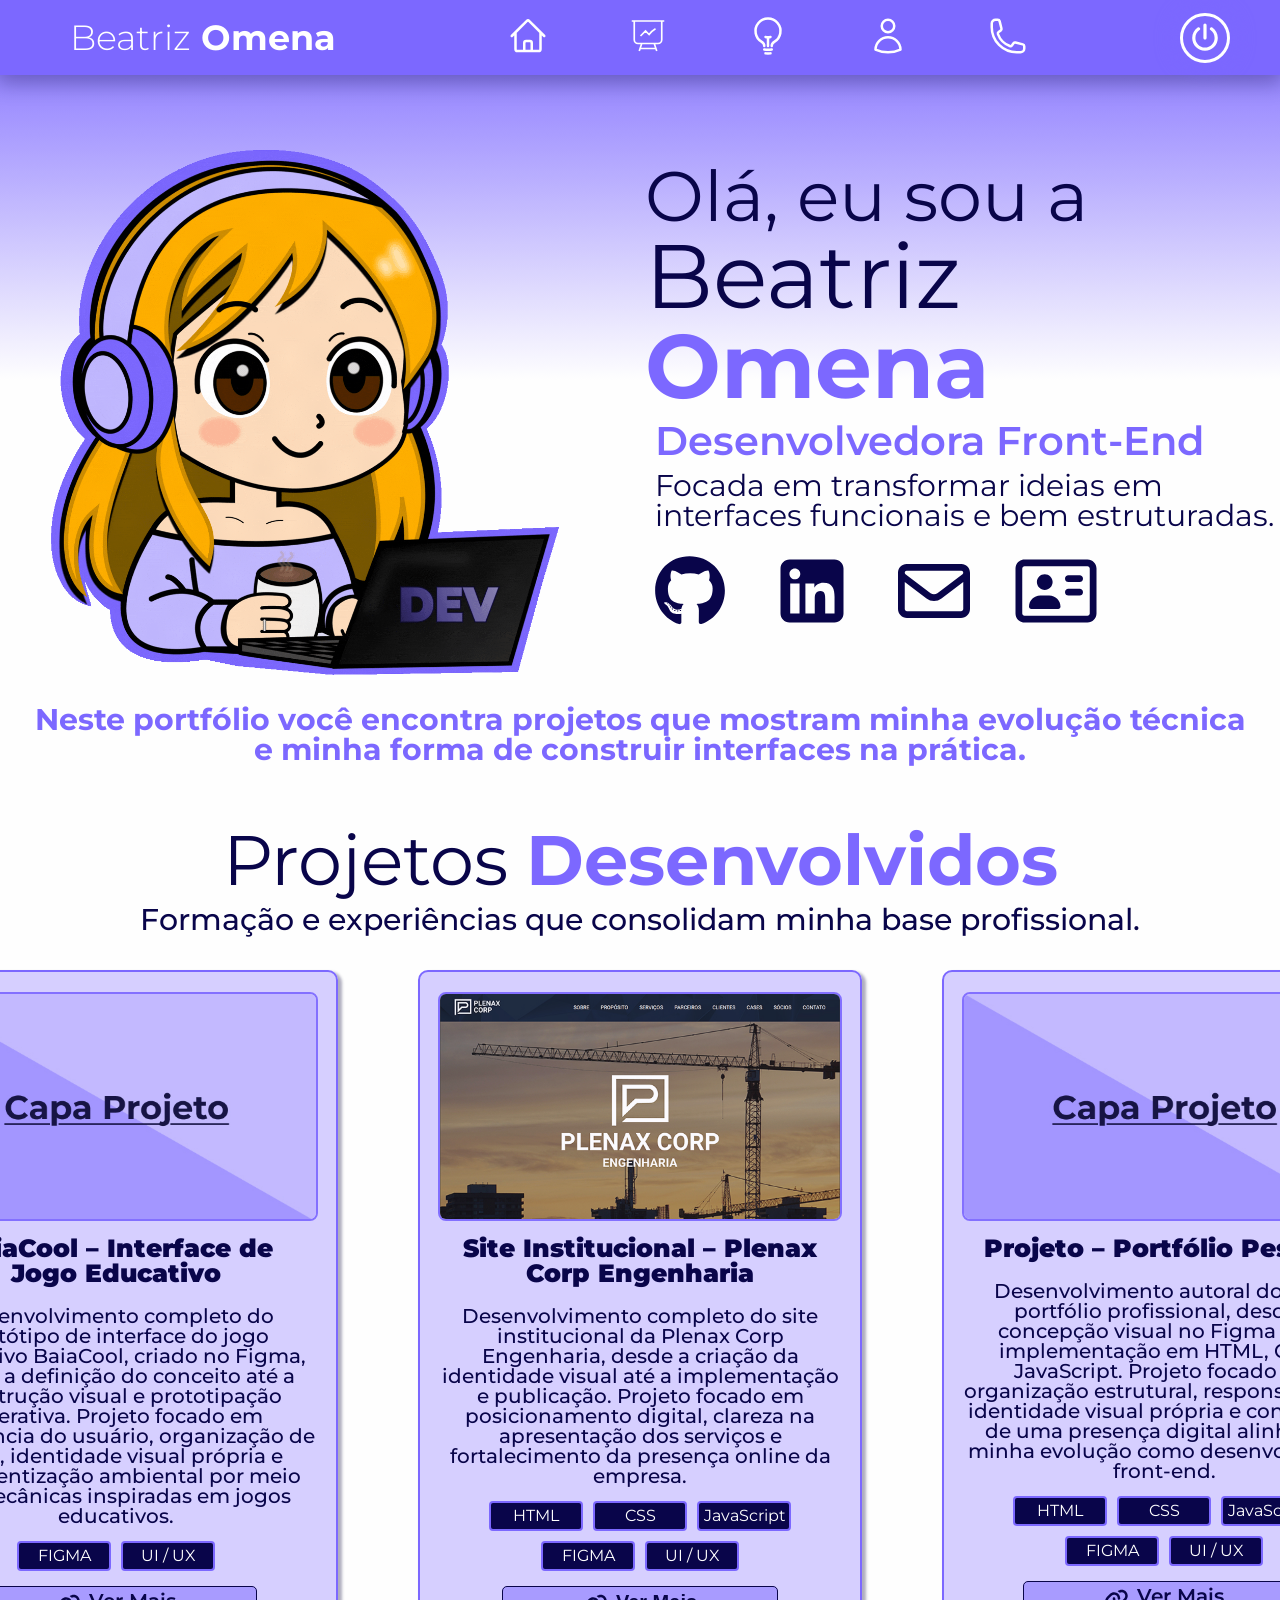
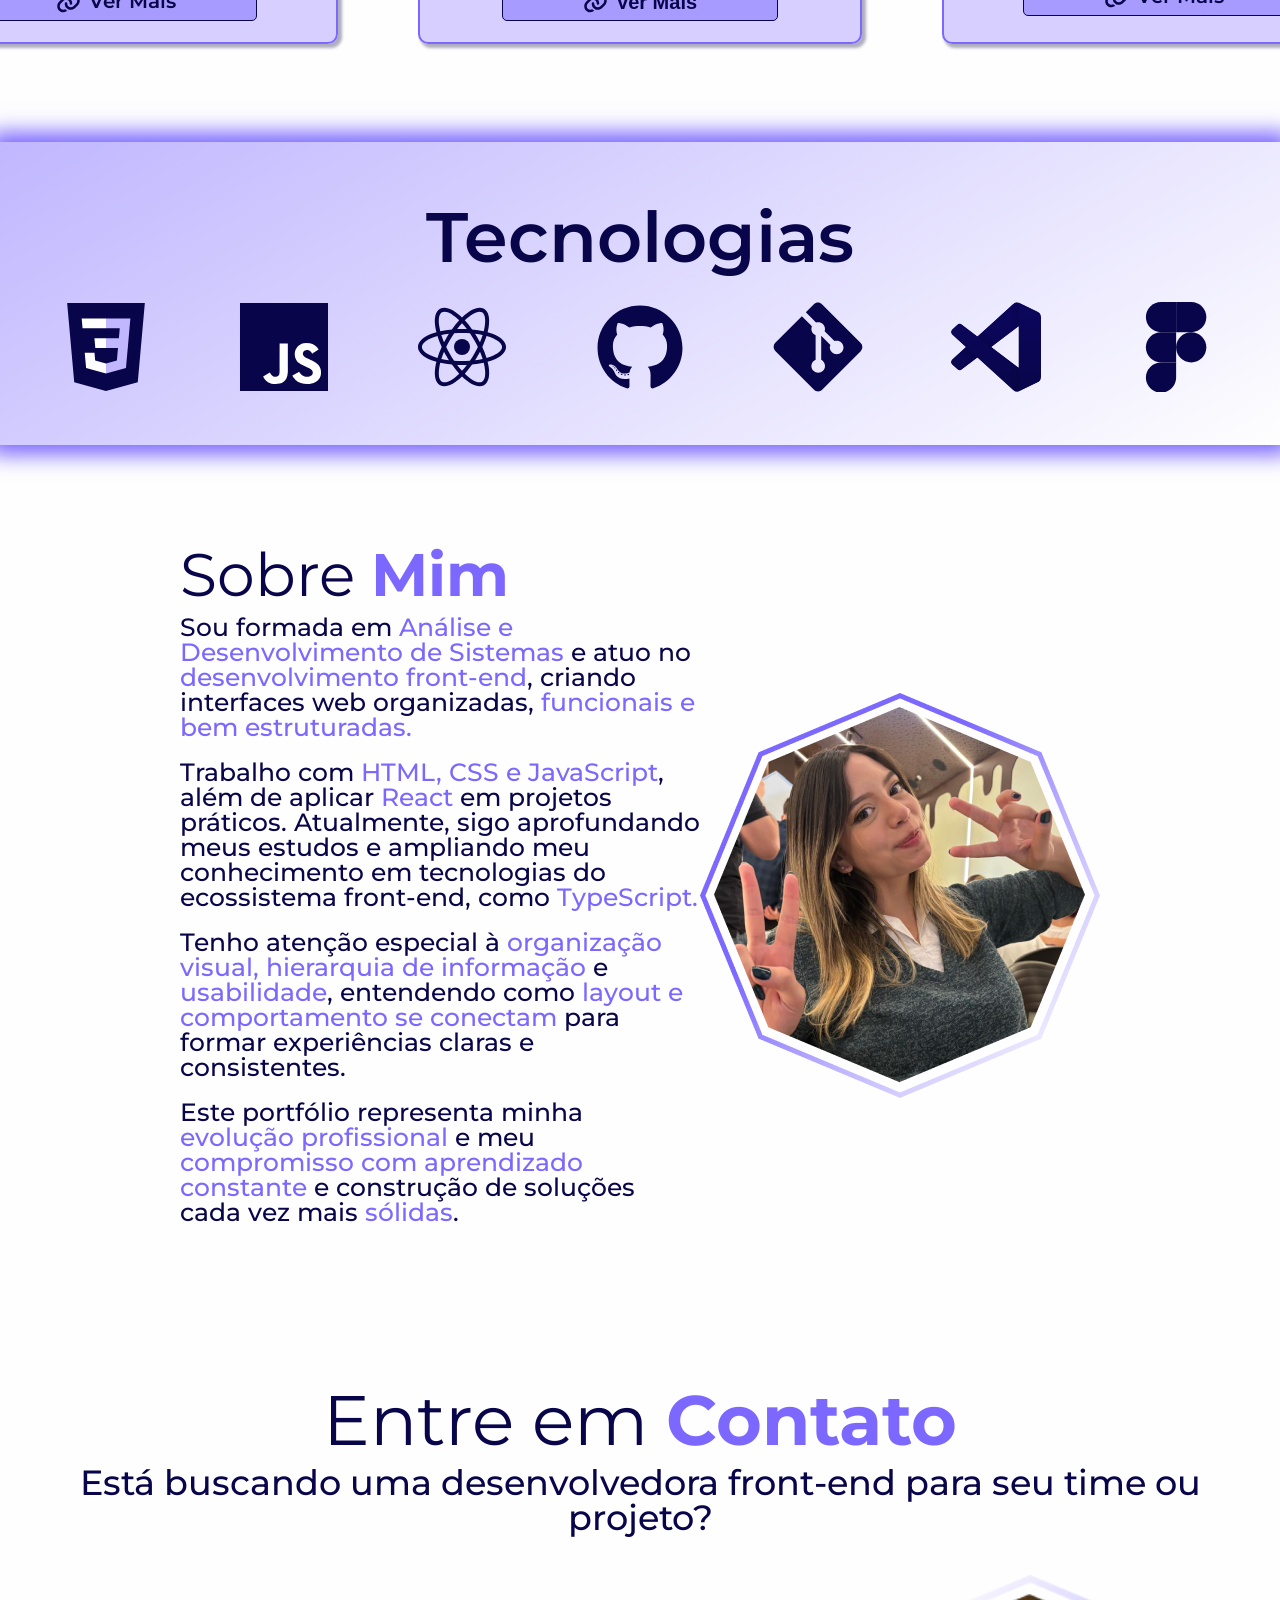
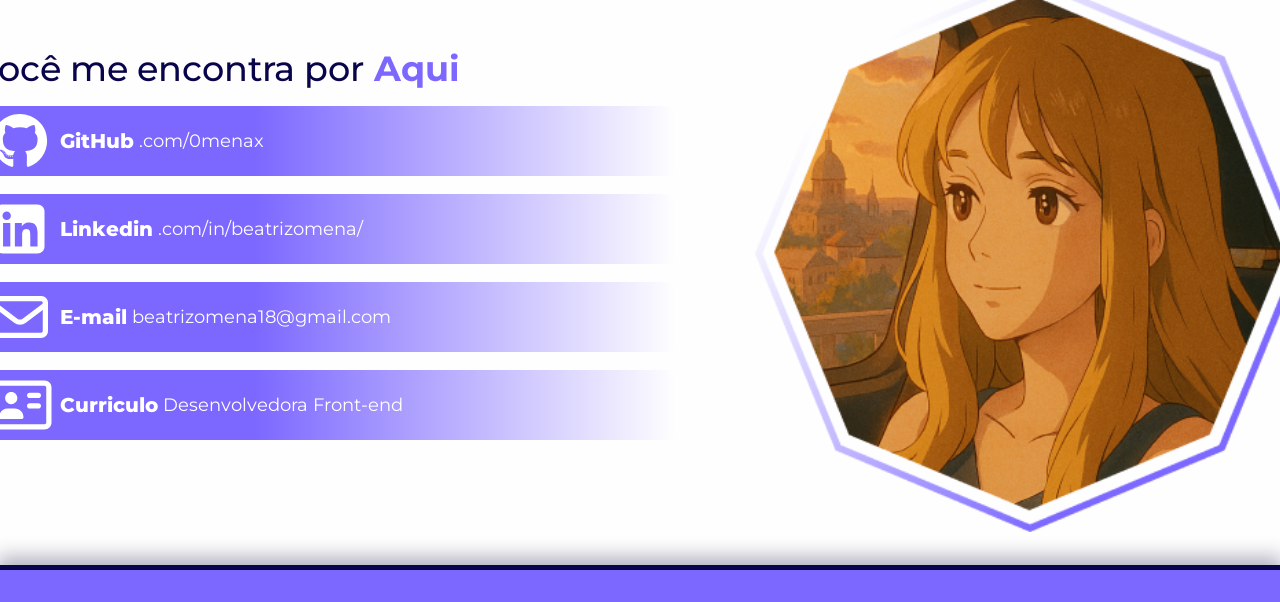
==== commit c860e996: "Merge branch 'main' of https://github.com/0menax/portifolio-pessoal-beatriz-omena" ====
--- a/Portifolio-Pessoal-main/portifolio/index.html
+++ b/Portifolio-Pessoal-main/portifolio/index.html
@@ -6,8 +6,10 @@
     <meta name="viewport" content="width=device-width, initial-scale=1.0">
     <link rel="icon" type="image/png" href="img/miniBeaRoxa.png">
     <title>Portifólio</title>
-    <link rel="stylesheet" href="reset.css">
-    <link rel="stylesheet" href="style.css">
+    <link rel="stylesheet" href="css/reset.css">
+    <link rel="stylesheet" href="css/style.css">
+    <link rel="stylesheet" href="projetoBaia.html">
+    <link rel="stylesheet" href="projetoPortifolio.html">
     <link rel="icon" type="icon" href="/img/miniBeaRoxa.png">
 
 
@@ -106,14 +108,14 @@
                                     </svg></a></li>
 
                             <!-- e-mail -->
-                            <li><a href=""><svg xmlns="http://www.w3.org/2000/svg" fill="currentColor"
-                                        viewBox="0 0 640 640">
+                            <li><a href="mailto:beatrizomena18@gmail.com"><svg xmlns="http://www.w3.org/2000/svg"
+                                        fill="currentColor" viewBox="0 0 640 640">
                                         <path
                                             d="M125.4 128C91.5 128 64 155.5 64 189.4C64 190.3 64 191.1 64.1 192L64 192L64 448C64 483.3 92.7 512 128 512L512 512C547.3 512 576 483.3 576 448L576 192L575.9 192C575.9 191.1 576 190.3 576 189.4C576 155.5 548.5 128 514.6 128L125.4 128zM528 256.3L528 448C528 456.8 520.8 464 512 464L128 464C119.2 464 112 456.8 112 448L112 256.3L266.8 373.7C298.2 397.6 341.7 397.6 373.2 373.7L528 256.3zM112 189.4C112 182 118 176 125.4 176L514.6 176C522 176 528 182 528 189.4C528 193.6 526 197.6 522.7 200.1L344.2 335.5C329.9 346.3 310.1 346.3 295.8 335.5L117.3 200.1C114 197.6 112 193.6 112 189.4z" />
                                     </svg></a></li>
 
                             <!-- curriculo -->
-                            <li><a href=""><svg xmlns="http://www.w3.org/2000/svg" fill="currentColor"
+                            <li><a href="/portifolio/doc/Currículo Beatriz Omena.pdf"><svg xmlns="http://www.w3.org/2000/svg" fill="currentColor"
                                         viewBox="0 0 640 640">
                                         <path
                                             d="M544 144C552.8 144 560 151.2 560 160L560 480C560 488.8 552.8 496 544 496L96 496C87.2 496 80 488.8 80 480L80 160C80 151.2 87.2 144 96 144L544 144zM96 96C60.7 96 32 124.7 32 160L32 480C32 515.3 60.7 544 96 544L544 544C579.3 544 608 515.3 608 480L608 160C608 124.7 579.3 96 544 96L96 96zM240 312C270.9 312 296 286.9 296 256C296 225.1 270.9 200 240 200C209.1 200 184 225.1 184 256C184 286.9 209.1 312 240 312zM208 352C163.8 352 128 387.8 128 432C128 440.8 135.2 448 144 448L336 448C344.8 448 352 440.8 352 432C352 387.8 316.2 352 272 352L208 352zM408 208C394.7 208 384 218.7 384 232C384 245.3 394.7 256 408 256L488 256C501.3 256 512 245.3 512 232C512 218.7 501.3 208 488 208L408 208zM408 304C394.7 304 384 314.7 384 328C384 341.3 394.7 352 408 352L488 352C501.3 352 512 341.3 512 328C512 314.7 501.3 304 488 304L408 304z" />
@@ -137,7 +139,10 @@
                 <div class="cardProjeto">
                     <img class="imagemProjeto" src="img/capaProjeto.jpg" alt="Imagem SProjeto BaiaCool">
                     <h1>BaiaCool – Interface de Jogo Educativo</h1>
-                    <p>Desenvolvimento completo do protótipo de interface do jogo educativo BaiaCool, criado no Figma, desde a definição do conceito até a construção visual e prototipação interativa. Projeto focado em experiência do usuário, organização de fluxo, identidade visual própria e conscientização ambiental por meio de mecânicas inspiradas em jogos educativos.</p>
+                    <p>Desenvolvimento completo do protótipo de interface do jogo educativo BaiaCool, criado no Figma,
+                        desde a definição do conceito até a construção visual e prototipação interativa. Projeto focado
+                        em experiência do usuário, organização de fluxo, identidade visual própria e conscientização
+                        ambiental por meio de mecânicas inspiradas em jogos educativos.</p>
                     <div class="skillsProjetoAgrupado">
                         <div class="skillsProjeto">
                             <h2>FIGMA</h2>
@@ -148,10 +153,11 @@
                         </div>
                     </div>
 
-                    <button class="buttonProjetos"><svg xmlns="http://www.w3.org/2000/svg" fill="currentColor" viewBox="0 0 640 640">
+                   <a class="buttonProjetos" href="/portifolio/projetoBaia.html"><svg xmlns="http://www.w3.org/2000/svg" fill="currentColor"
+                            viewBox="0 0 640 640">
                             <path
                                 d="M451.5 160C434.9 160 418.8 164.5 404.7 172.7C388.9 156.7 370.5 143.3 350.2 133.2C378.4 109.2 414.3 96 451.5 96C537.9 96 608 166 608 252.5C608 294 591.5 333.8 562.2 363.1L491.1 434.2C461.8 463.5 422 480 380.5 480C294.1 480 224 410 224 323.5C224 322 224 320.5 224.1 319C224.6 301.3 239.3 287.4 257 287.9C274.7 288.4 288.6 303.1 288.1 320.8C288.1 321.7 288.1 322.6 288.1 323.4C288.1 374.5 329.5 415.9 380.6 415.9C405.1 415.9 428.6 406.2 446 388.8L517.1 317.7C534.4 300.4 544.2 276.8 544.2 252.3C544.2 201.2 502.8 159.8 451.7 159.8zM307.2 237.3C305.3 236.5 303.4 235.4 301.7 234.2C289.1 227.7 274.7 224 259.6 224C235.1 224 211.6 233.7 194.2 251.1L123.1 322.2C105.8 339.5 96 363.1 96 387.6C96 438.7 137.4 480.1 188.5 480.1C205 480.1 221.1 475.7 235.2 467.5C251 483.5 269.4 496.9 289.8 507C261.6 530.9 225.8 544.2 188.5 544.2C102.1 544.2 32 474.2 32 387.7C32 346.2 48.5 306.4 77.8 277.1L148.9 206C178.2 176.7 218 160.2 259.5 160.2C346.1 160.2 416 230.8 416 317.1C416 318.4 416 319.7 416 321C415.6 338.7 400.9 352.6 383.2 352.2C365.5 351.8 351.6 337.1 352 319.4C352 318.6 352 317.9 352 317.1C352 283.4 334 253.8 307.2 237.5z" />
-                        </svg>Ver Mais</button>
+                        </svg>Ver Mais</a>
 
                 </div>
                 <!-- Plenax -->
@@ -165,15 +171,15 @@
                         <div class="skillsProjeto">
                             <h2>HTML</h2>
                         </div>
-                         <div class="skillsProjeto">
+                        <div class="skillsProjeto">
                             <h2>CSS</h2>
                         </div>
 
-                         <div class="skillsProjeto">
+                        <div class="skillsProjeto">
                             <h2>JavaScript</h2>
                         </div>
 
-                         <div class="skillsProjeto">
+                        <div class="skillsProjeto">
                             <h2>FIGMA</h2>
                         </div>
 
@@ -189,32 +195,29 @@
                                 d="M451.5 160C434.9 160 418.8 164.5 404.7 172.7C388.9 156.7 370.5 143.3 350.2 133.2C378.4 109.2 414.3 96 451.5 96C537.9 96 608 166 608 252.5C608 294 591.5 333.8 562.2 363.1L491.1 434.2C461.8 463.5 422 480 380.5 480C294.1 480 224 410 224 323.5C224 322 224 320.5 224.1 319C224.6 301.3 239.3 287.4 257 287.9C274.7 288.4 288.6 303.1 288.1 320.8C288.1 321.7 288.1 322.6 288.1 323.4C288.1 374.5 329.5 415.9 380.6 415.9C405.1 415.9 428.6 406.2 446 388.8L517.1 317.7C534.4 300.4 544.2 276.8 544.2 252.3C544.2 201.2 502.8 159.8 451.7 159.8zM307.2 237.3C305.3 236.5 303.4 235.4 301.7 234.2C289.1 227.7 274.7 224 259.6 224C235.1 224 211.6 233.7 194.2 251.1L123.1 322.2C105.8 339.5 96 363.1 96 387.6C96 438.7 137.4 480.1 188.5 480.1C205 480.1 221.1 475.7 235.2 467.5C251 483.5 269.4 496.9 289.8 507C261.6 530.9 225.8 544.2 188.5 544.2C102.1 544.2 32 474.2 32 387.7C32 346.2 48.5 306.4 77.8 277.1L148.9 206C178.2 176.7 218 160.2 259.5 160.2C346.1 160.2 416 230.8 416 317.1C416 318.4 416 319.7 416 321C415.6 338.7 400.9 352.6 383.2 352.2C365.5 351.8 351.6 337.1 352 319.4C352 318.6 352 317.9 352 317.1C352 283.4 334 253.8 307.2 237.5z" />
                         </svg>
                         Ver Mais</button>
-<div id="modal" hidden>
-    <div>
-<h1>ola modal</h1>
-        <button id="fechar">Fechar</button>
-    </div>
-</div>
                 </div>
 
                 <!-- portifolio -->
                 <div class="cardProjeto">
                     <img class="imagemProjeto" src="img/capaProjeto.jpg" alt="Imagem Portifólio Pessoal">
                     <h1>Projeto – Portfólio Pessoal</h1>
-                    <p>Desenvolvimento autoral do meu portfólio profissional, desde a concepção visual no Figma até a implementação em HTML, CSS e JavaScript. Projeto focado em organização estrutural, responsividade, identidade visual própria e construção de uma presença digital alinhada à minha evolução como desenvolvedora front-end.</p>
+                    <p>Desenvolvimento autoral do meu portfólio profissional, desde a concepção visual no Figma até a
+                        implementação em HTML, CSS e JavaScript. Projeto focado em organização estrutural,
+                        responsividade, identidade visual própria e construção de uma presença digital alinhada à minha
+                        evolução como desenvolvedora front-end.</p>
                     <div class="skillsProjetoAgrupado">
                         <div class="skillsProjeto">
                             <h2>HTML</h2>
                         </div>
-                         <div class="skillsProjeto">
+                        <div class="skillsProjeto">
                             <h2>CSS</h2>
                         </div>
 
-                         <div class="skillsProjeto">
+                        <div class="skillsProjeto">
                             <h2>JavaScript</h2>
                         </div>
 
-                         <div class="skillsProjeto">
+                        <div class="skillsProjeto">
                             <h2>FIGMA</h2>
                         </div>
 
@@ -224,17 +227,61 @@
                         </div>
                     </div>
 
-                    <button class="buttonProjetos"> <svg xmlns="http://www.w3.org/2000/svg" fill="currentColor" viewBox="0 0 640 640">
+                   <a class="buttonProjetos" href="/portifolio/projetoPortifolio.html"><svg xmlns="http://www.w3.org/2000/svg" fill="currentColor"
+                            viewBox="0 0 640 640">
                             <path
                                 d="M451.5 160C434.9 160 418.8 164.5 404.7 172.7C388.9 156.7 370.5 143.3 350.2 133.2C378.4 109.2 414.3 96 451.5 96C537.9 96 608 166 608 252.5C608 294 591.5 333.8 562.2 363.1L491.1 434.2C461.8 463.5 422 480 380.5 480C294.1 480 224 410 224 323.5C224 322 224 320.5 224.1 319C224.6 301.3 239.3 287.4 257 287.9C274.7 288.4 288.6 303.1 288.1 320.8C288.1 321.7 288.1 322.6 288.1 323.4C288.1 374.5 329.5 415.9 380.6 415.9C405.1 415.9 428.6 406.2 446 388.8L517.1 317.7C534.4 300.4 544.2 276.8 544.2 252.3C544.2 201.2 502.8 159.8 451.7 159.8zM307.2 237.3C305.3 236.5 303.4 235.4 301.7 234.2C289.1 227.7 274.7 224 259.6 224C235.1 224 211.6 233.7 194.2 251.1L123.1 322.2C105.8 339.5 96 363.1 96 387.6C96 438.7 137.4 480.1 188.5 480.1C205 480.1 221.1 475.7 235.2 467.5C251 483.5 269.4 496.9 289.8 507C261.6 530.9 225.8 544.2 188.5 544.2C102.1 544.2 32 474.2 32 387.7C32 346.2 48.5 306.4 77.8 277.1L148.9 206C178.2 176.7 218 160.2 259.5 160.2C346.1 160.2 416 230.8 416 317.1C416 318.4 416 319.7 416 321C415.6 338.7 400.9 352.6 383.2 352.2C365.5 351.8 351.6 337.1 352 319.4C352 318.6 352 317.9 352 317.1C352 283.4 334 253.8 307.2 237.5z" />
-                        </svg>Ver Mais</button>
+                        </svg>Ver Mais</a>
 
                 </div>
 
             </div>
 
         </section>
-
+        <!-- modal -->
+
+        <div class="modalProjetos" id="modal">
+            <div class="modalProjetosConteudo">
+                <h1 class="strongO">Site Institucional</h1>
+                <h2>Plenax Corp Engenharia</h2>
+                <h3>Contexto</h3>
+                <p>Desenvolvimento completo do site institucional da Plenax, com o objetivo de fortalecer a
+                    presença digital da empresa e apresentar seus serviços de forma clara e profissional.
+                </p>
+
+                <h3>Identidade Visual</h3>
+                <p>Fui responsável pela criação da identidade visual do projeto, incluindo definição de
+                    paleta de cores e organização estética da marca. A proposta foi apresentada e aprovada
+                    pela direção da empresa antes do início do desenvolvimento.
+                </p>
+
+                <h3>Objetivo do Projeto</h3>
+                <p>Construir uma plataforma institucional voltada à apresentação da empresa, seus projetos,
+                    parceiros e serviços, com foco em posicionamento e geração de credibilidade no mercado.
+                    O site não possui caráter de e-commerce, mas atua como canal estratégico de divulgação e
+                    captação de clientes.</p>
+
+                <h3>Desenvolvimento</h3>
+                <p>Estruturei o projeto do zero, utilizando HTML, CSS e JavaScript.
+                    O site conta com oito seções organizadas conforme as necessidades do cliente,
+                    priorizando clareza na hierarquia das informações e navegação intuitiva.
+                </p>
+
+                <h3>Responsividade e Implementação</h3>
+                <p>Desenvolvi toda a responsividade para diferentes dispositivos e realizei o deploy em
+                    plataforma de hospedagem, garantindo publicação e funcionamento da aplicação.
+                </p>
+
+                <h3>Resultado</h3>
+                <p>Entrega de um site institucional completo, desde a concepção visual até a publicação,
+                    consolidando minha atuação tanto na estruturação quanto na implementação front-end.</p>
+                <div class="buttonModalProjetosAgrupado">
+                    <a href="https://plenaxengenharia.com.br/" target="_blank" class="buttonModalProjetos">Acessar site
+                        institucional</a>
+                    <button id="fechar">Fechar</button>
+                </div>
+            </div>
+        </div>
         <section class="skills" id="skills">
             <h1 class="skillTitulo">Tecnologias</h1>
             <ul>
@@ -407,22 +454,25 @@
             <div class="aboutMeAgrupado">
                 <div>
                     <h1>Sobre <strong class="strongO">Mim</strong></h1>
-                    <p>Sou formada em Análise e Desenvolvimento de Sistemas e atuo no desenvolvimento front-end, criando
-                        interfaces web organizadas, funcionais e bem estruturadas.
-                        </p> 
-                        <p>Trabalho com HTML, CSS e JavaScript, além de aplicar React em projetos práticos. Atualmente,
+                    <p>Sou formada em <span>Análise e Desenvolvimento de Sistemas</span> e atuo no <span>desenvolvimento
+                            front-end</span>, criando interfaces web organizadas,<span> funcionais e bem
+                            estruturadas.</span>
+                    </p>
+                    <p>Trabalho com <span>HTML, CSS e JavaScript</span>, além de aplicar <span>React</span> em projetos
+                        práticos. Atualmente,
                         sigo
                         aprofundando meus estudos e ampliando meu conhecimento em tecnologias do ecossistema front-end,
+                        como <span>TypeScript.</span>
+                    </p>
+                    <p>Tenho atenção especial à <span>organização visual, hierarquia de informação</span> e
+                        <span>usabilidade</span>, entendendo
                         como
-                        TypeScript e Angular.
-                        </p>
-                        <p>Tenho atenção especial à organização visual, hierarquia de informação e usabilidade, entendendo
-                        como
-                        layout e comportamento se conectam para formar experiências claras e consistentes.
-                        </p>
-                        <p>Este portfólio representa minha evolução profissional e meu compromisso com aprendizado
-                        constante e
-                        construção de soluções cada vez mais sólidas.
+                        <span>layout e comportamento se conectam</span> para formar experiências claras e consistentes.
+                    </p>
+                    <p>Este portfólio representa minha <span>evolução profissional</span> e meu <span>compromisso com
+                            aprendizado
+                            constante</span> e
+                        construção de soluções cada vez mais <span>sólidas</span>.
                     </p>
                 </div>
                 <img src="img/img-sobreMim.png" alt="imagemBeatriz">
@@ -442,38 +492,45 @@
 
 
             <div class="contatoAgrupado">
-            <div class="redesContato">
-                <h3>Você me encontra por<strong class="strongO"> Aqui</strong></h3>
-                <div class="cardContato">
-                    <svg xmlns="http://www.w3.org/2000/svg" fill="currentColor" viewBox="0 0 640 640">
-                        <path
-                            d="M237.9 461.4C237.9 463.4 235.6 465 232.7 465C229.4 465.3 227.1 463.7 227.1 461.4C227.1 459.4 229.4 457.8 232.3 457.8C235.3 457.5 237.9 459.1 237.9 461.4zM206.8 456.9C206.1 458.9 208.1 461.2 211.1 461.8C213.7 462.8 216.7 461.8 217.3 459.8C217.9 457.8 216 455.5 213 454.6C210.4 453.9 207.5 454.9 206.8 456.9zM251 455.2C248.1 455.9 246.1 457.8 246.4 460.1C246.7 462.1 249.3 463.4 252.3 462.7C255.2 462 257.2 460.1 256.9 458.1C256.6 456.2 253.9 454.9 251 455.2zM316.8 72C178.1 72 72 177.3 72 316C72 426.9 141.8 521.8 241.5 555.2C254.3 557.5 258.8 549.6 258.8 543.1C258.8 536.9 258.5 502.7 258.5 481.7C258.5 481.7 188.5 496.7 173.8 451.9C173.8 451.9 162.4 422.8 146 415.3C146 415.3 123.1 399.6 147.6 399.9C147.6 399.9 172.5 401.9 186.2 425.7C208.1 464.3 244.8 453.2 259.1 446.6C261.4 430.6 267.9 419.5 275.1 412.9C219.2 406.7 162.8 398.6 162.8 302.4C162.8 274.9 170.4 261.1 186.4 243.5C183.8 237 175.3 210.2 189 175.6C209.9 169.1 258 202.6 258 202.6C278 197 299.5 194.1 320.8 194.1C342.1 194.1 363.6 197 383.6 202.6C383.6 202.6 431.7 169 452.6 175.6C466.3 210.3 457.8 237 455.2 243.5C471.2 261.2 481 275 481 302.4C481 398.9 422.1 406.6 366.2 412.9C375.4 420.8 383.2 435.8 383.2 459.3C383.2 493 382.9 534.7 382.9 542.9C382.9 549.4 387.5 557.3 400.2 555C500.2 521.8 568 426.9 568 316C568 177.3 455.5 72 316.8 72zM169.2 416.9C167.9 417.9 168.2 420.2 169.9 422.1C171.5 423.7 173.8 424.4 175.1 423.1C176.4 422.1 176.1 419.8 174.4 417.9C172.8 416.3 170.5 415.6 169.2 416.9zM158.4 408.8C157.7 410.1 158.7 411.7 160.7 412.7C162.3 413.7 164.3 413.4 165 412C165.7 410.7 164.7 409.1 162.7 408.1C160.7 407.5 159.1 407.8 158.4 408.8zM190.8 444.4C189.2 445.7 189.8 448.7 192.1 450.6C194.4 452.9 197.3 453.2 198.6 451.6C199.9 450.3 199.3 447.3 197.3 445.4C195.1 443.1 192.1 442.8 190.8 444.4zM179.4 429.7C177.8 430.7 177.8 433.3 179.4 435.6C181 437.9 183.7 438.9 185 437.9C186.6 436.6 186.6 434 185 431.7C183.6 429.4 181 428.4 179.4 429.7z" />
-                    </svg>
-                    <h1>GitHub</h1>
-                    <h2>.com/0menax</h2>
-                </div>
-                <div class="cardContato">
-                    <svg xmlns="http://www.w3.org/2000/svg" fill="currentColor" viewBox="0 0 640 640"><path d="M160 96C124.7 96 96 124.7 96 160L96 480C96 515.3 124.7 544 160 544L480 544C515.3 544 544 515.3 544 480L544 160C544 124.7 515.3 96 480 96L160 96zM165 266.2L231.5 266.2L231.5 480L165 480L165 266.2zM236.7 198.5C236.7 219.8 219.5 237 198.2 237C176.9 237 159.7 219.8 159.7 198.5C159.7 177.2 176.9 160 198.2 160C219.5 160 236.7 177.2 236.7 198.5zM413.9 480L413.9 376C413.9 351.2 413.4 319.3 379.4 319.3C344.8 319.3 339.5 346.3 339.5 374.2L339.5 480L273.1 480L273.1 266.2L336.8 266.2L336.8 295.4L337.7 295.4C346.6 278.6 368.3 260.9 400.6 260.9C467.8 260.9 480.3 305.2 480.3 362.8L480.3 480L413.9 480z"/></svg>
-                      <h1>Linkedin</h1>
-                    <h2>.com/in/beatrizomena/</h2>
-                </div>
-                <div class="cardContato">
-                   <svg xmlns="http://www.w3.org/2000/svg" fill="currentColor" viewBox="0 0 640 640"><path d="M125.4 128C91.5 128 64 155.5 64 189.4C64 190.3 64 191.1 64.1 192L64 192L64 448C64 483.3 92.7 512 128 512L512 512C547.3 512 576 483.3 576 448L576 192L575.9 192C575.9 191.1 576 190.3 576 189.4C576 155.5 548.5 128 514.6 128L125.4 128zM528 256.3L528 448C528 456.8 520.8 464 512 464L128 464C119.2 464 112 456.8 112 448L112 256.3L266.8 373.7C298.2 397.6 341.7 397.6 373.2 373.7L528 256.3zM112 189.4C112 182 118 176 125.4 176L514.6 176C522 176 528 182 528 189.4C528 193.6 526 197.6 522.7 200.1L344.2 335.5C329.9 346.3 310.1 346.3 295.8 335.5L117.3 200.1C114 197.6 112 193.6 112 189.4z"/></svg>
-                    <h1>E-mail</h1>
-                    <h2>beatrizomena18@gmail.com</h2>
-                </div>
-                <div class="cardContato">
-                    <svg xmlns="http://www.w3.org/2000/svg" fill="currentColor" viewBox="0 0 640 640"><path d="M544 144C552.8 144 560 151.2 560 160L560 480C560 488.8 552.8 496 544 496L96 496C87.2 496 80 488.8 80 480L80 160C80 151.2 87.2 144 96 144L544 144zM96 96C60.7 96 32 124.7 32 160L32 480C32 515.3 60.7 544 96 544L544 544C579.3 544 608 515.3 608 480L608 160C608 124.7 579.3 96 544 96L96 96zM240 312C270.9 312 296 286.9 296 256C296 225.1 270.9 200 240 200C209.1 200 184 225.1 184 256C184 286.9 209.1 312 240 312zM208 352C163.8 352 128 387.8 128 432C128 440.8 135.2 448 144 448L336 448C344.8 448 352 440.8 352 432C352 387.8 316.2 352 272 352L208 352zM408 208C394.7 208 384 218.7 384 232C384 245.3 394.7 256 408 256L488 256C501.3 256 512 245.3 512 232C512 218.7 501.3 208 488 208L408 208zM408 304C394.7 304 384 314.7 384 328C384 341.3 394.7 352 408 352L488 352C501.3 352 512 341.3 512 328C512 314.7 501.3 304 488 304L408 304z"/></svg>
-                    <h1>Curriculo</h1>
-                    <h2>Desenvolvedora Front-end</h2>
-                </div>              
-
+                <div class="redesContato">
+                    <h3>Você me encontra por<strong class="strongO"> Aqui</strong></h3>
+                    <div class="cardContato">
+                        <svg xmlns="http://www.w3.org/2000/svg" fill="currentColor" viewBox="0 0 640 640">
+                            <path
+                                d="M237.9 461.4C237.9 463.4 235.6 465 232.7 465C229.4 465.3 227.1 463.7 227.1 461.4C227.1 459.4 229.4 457.8 232.3 457.8C235.3 457.5 237.9 459.1 237.9 461.4zM206.8 456.9C206.1 458.9 208.1 461.2 211.1 461.8C213.7 462.8 216.7 461.8 217.3 459.8C217.9 457.8 216 455.5 213 454.6C210.4 453.9 207.5 454.9 206.8 456.9zM251 455.2C248.1 455.9 246.1 457.8 246.4 460.1C246.7 462.1 249.3 463.4 252.3 462.7C255.2 462 257.2 460.1 256.9 458.1C256.6 456.2 253.9 454.9 251 455.2zM316.8 72C178.1 72 72 177.3 72 316C72 426.9 141.8 521.8 241.5 555.2C254.3 557.5 258.8 549.6 258.8 543.1C258.8 536.9 258.5 502.7 258.5 481.7C258.5 481.7 188.5 496.7 173.8 451.9C173.8 451.9 162.4 422.8 146 415.3C146 415.3 123.1 399.6 147.6 399.9C147.6 399.9 172.5 401.9 186.2 425.7C208.1 464.3 244.8 453.2 259.1 446.6C261.4 430.6 267.9 419.5 275.1 412.9C219.2 406.7 162.8 398.6 162.8 302.4C162.8 274.9 170.4 261.1 186.4 243.5C183.8 237 175.3 210.2 189 175.6C209.9 169.1 258 202.6 258 202.6C278 197 299.5 194.1 320.8 194.1C342.1 194.1 363.6 197 383.6 202.6C383.6 202.6 431.7 169 452.6 175.6C466.3 210.3 457.8 237 455.2 243.5C471.2 261.2 481 275 481 302.4C481 398.9 422.1 406.6 366.2 412.9C375.4 420.8 383.2 435.8 383.2 459.3C383.2 493 382.9 534.7 382.9 542.9C382.9 549.4 387.5 557.3 400.2 555C500.2 521.8 568 426.9 568 316C568 177.3 455.5 72 316.8 72zM169.2 416.9C167.9 417.9 168.2 420.2 169.9 422.1C171.5 423.7 173.8 424.4 175.1 423.1C176.4 422.1 176.1 419.8 174.4 417.9C172.8 416.3 170.5 415.6 169.2 416.9zM158.4 408.8C157.7 410.1 158.7 411.7 160.7 412.7C162.3 413.7 164.3 413.4 165 412C165.7 410.7 164.7 409.1 162.7 408.1C160.7 407.5 159.1 407.8 158.4 408.8zM190.8 444.4C189.2 445.7 189.8 448.7 192.1 450.6C194.4 452.9 197.3 453.2 198.6 451.6C199.9 450.3 199.3 447.3 197.3 445.4C195.1 443.1 192.1 442.8 190.8 444.4zM179.4 429.7C177.8 430.7 177.8 433.3 179.4 435.6C181 437.9 183.7 438.9 185 437.9C186.6 436.6 186.6 434 185 431.7C183.6 429.4 181 428.4 179.4 429.7z" />
+                        </svg>
+                        <h1>GitHub</h1>
+                        <h2>.com/0menax</h2>
+                    </div>
+                    <div class="cardContato">
+                        <svg xmlns="http://www.w3.org/2000/svg" fill="currentColor" viewBox="0 0 640 640">
+                            <path
+                                d="M160 96C124.7 96 96 124.7 96 160L96 480C96 515.3 124.7 544 160 544L480 544C515.3 544 544 515.3 544 480L544 160C544 124.7 515.3 96 480 96L160 96zM165 266.2L231.5 266.2L231.5 480L165 480L165 266.2zM236.7 198.5C236.7 219.8 219.5 237 198.2 237C176.9 237 159.7 219.8 159.7 198.5C159.7 177.2 176.9 160 198.2 160C219.5 160 236.7 177.2 236.7 198.5zM413.9 480L413.9 376C413.9 351.2 413.4 319.3 379.4 319.3C344.8 319.3 339.5 346.3 339.5 374.2L339.5 480L273.1 480L273.1 266.2L336.8 266.2L336.8 295.4L337.7 295.4C346.6 278.6 368.3 260.9 400.6 260.9C467.8 260.9 480.3 305.2 480.3 362.8L480.3 480L413.9 480z" />
+                        </svg>
+                        <h1>Linkedin</h1>
+                        <h2>.com/in/beatrizomena/</h2>
+                    </div>
+                    <div class="cardContato">
+                        <svg xmlns="http://www.w3.org/2000/svg" fill="currentColor" viewBox="0 0 640 640">
+                            <path
+                                d="M125.4 128C91.5 128 64 155.5 64 189.4C64 190.3 64 191.1 64.1 192L64 192L64 448C64 483.3 92.7 512 128 512L512 512C547.3 512 576 483.3 576 448L576 192L575.9 192C575.9 191.1 576 190.3 576 189.4C576 155.5 548.5 128 514.6 128L125.4 128zM528 256.3L528 448C528 456.8 520.8 464 512 464L128 464C119.2 464 112 456.8 112 448L112 256.3L266.8 373.7C298.2 397.6 341.7 397.6 373.2 373.7L528 256.3zM112 189.4C112 182 118 176 125.4 176L514.6 176C522 176 528 182 528 189.4C528 193.6 526 197.6 522.7 200.1L344.2 335.5C329.9 346.3 310.1 346.3 295.8 335.5L117.3 200.1C114 197.6 112 193.6 112 189.4z" />
+                        </svg>
+                        <h1>E-mail</h1>
+                        <h2>beatrizomena18@gmail.com</h2>
+                    </div>
+                    <div class="cardContato">
+                        <svg xmlns="http://www.w3.org/2000/svg" fill="currentColor" viewBox="0 0 640 640">
+                            <path
+                                d="M544 144C552.8 144 560 151.2 560 160L560 480C560 488.8 552.8 496 544 496L96 496C87.2 496 80 488.8 80 480L80 160C80 151.2 87.2 144 96 144L544 144zM96 96C60.7 96 32 124.7 32 160L32 480C32 515.3 60.7 544 96 544L544 544C579.3 544 608 515.3 608 480L608 160C608 124.7 579.3 96 544 96L96 96zM240 312C270.9 312 296 286.9 296 256C296 225.1 270.9 200 240 200C209.1 200 184 225.1 184 256C184 286.9 209.1 312 240 312zM208 352C163.8 352 128 387.8 128 432C128 440.8 135.2 448 144 448L336 448C344.8 448 352 440.8 352 432C352 387.8 316.2 352 272 352L208 352zM408 208C394.7 208 384 218.7 384 232C384 245.3 394.7 256 408 256L488 256C501.3 256 512 245.3 512 232C512 218.7 501.3 208 488 208L408 208zM408 304C394.7 304 384 314.7 384 328C384 341.3 394.7 352 408 352L488 352C501.3 352 512 341.3 512 328C512 314.7 501.3 304 488 304L408 304z" />
+                        </svg>
+                        <h1>Curriculo</h1>
+                        <h2>Desenvolvedora Front-end</h2>
+                    </div>
+
+                </div>
+                <polygon points="192,0 448,0 640,192 640,448 448,640 192,640 0,448 0,192" fill="currentColor" />
+                <img src="img/img-contato.png" alt="Imagem Beatriz">
             </div>
-            <polygon
-  points="192,0 448,0 640,192 640,448 448,640 192,640 0,448 0,192"
-  fill="currentColor" />
-            <img src="img/img-contato.png" alt="Imagem Beatriz">
-</div>
 
         </section>
 
@@ -481,8 +538,8 @@
 
         </footer>
     </main>
-<script src="modalProjetos.js"></script>
-    <script src="tema.js"></script>
+    <script src="js/modalProjetos.js"></script>
+    <script src="js/tema.js"></script>
 </body>
 
 </html>
--- a/Portifolio-Pessoal-main/portifolio/css/style.css
+++ b/Portifolio-Pessoal-main/portifolio/css/style.css
@@ -0,0 +1,728 @@
+body {
+    font-family: 'Montserrat', sans-serif;
+    background: linear-gradient(var(--background2)0%, var(--background)10%, var(--background)100%);
+    /* background-color: var(--background); */
+    /* background: linear-gradient(var(--linearSkills2)0%,var(--linearSkills1)30%, var(--linearSkills1)70%, var(--linearSkills2)100%); */
+
+
+}
+
+/* Universal */
+.strongO {
+    font-weight: 700;
+    color: var(--strongO);
+}
+
+
+/* header */
+
+header {
+    position: sticky;
+    top: 0;
+    z-index: 1000;
+    padding: 0 50px;
+    box-sizing: border-box;
+    display: grid;
+    grid-template-columns: auto 1fr auto;
+    align-items: center;
+    width: 100%;
+    background-color: var(--corHeader);
+    box-shadow: 0 5px 20px 3px var(--sombra);
+    justify-content: space-between;
+}
+
+.nome-header {
+    padding: 20px;
+    display: flex;
+    font-family: 'Montserrat', sans-serif;
+    font-weight: 300;
+    font-size: 35px;
+    color: var(--branco);
+}
+
+header ul {
+    justify-self: center;
+    display: flex;
+    gap: 80px;
+    list-style: none;
+    padding: 0;
+    margin: 0;
+
+}
+
+header ul li {
+    transition: 0.5s;
+}
+
+header ul li:hover {
+    transform: translateY(-3px);
+}
+
+header svg {
+    color: var(--strongH);
+    width: 40px;
+    height: auto;
+
+}
+
+
+
+.strongH {
+    font-weight: 700;
+    color: var(--strongH);
+    margin-left: 10px;
+}
+
+.btn-tema {
+    width: 50px;
+    height: 50px;
+    border-radius: 50%;
+    display: flex;
+    align-items: center;
+    justify-content: center;
+    border: 3px solid var(--detalheTemaButton);
+    background-color: var(--corHeader);
+    box-shadow: 0 0px 20px 4px var(--sombraButtonTema);
+}
+
+
+.btn-tema svg {
+    color: var(--detalheTemaButton);
+}
+
+.btn-tema:hover {}
+
+/* Home */
+
+.home {
+    margin-top: 20px;
+    width: 100%;
+    gap: 50px;
+    align-items: center;
+    justify-content: space-between;
+}
+
+.homeAgrupado {
+    gap: 35px;
+    display: flex;
+    align-items: center;
+    justify-content: center;
+}
+
+.imagemHome {
+    padding: 30px;
+    display: flex;
+    width: 550px;
+    height: auto;
+}
+
+.iconsHome {
+    margin-top: 15px;
+
+}
+
+.iconsHome ul {
+    display: flex;
+    list-style: none;
+    gap: 2em;
+
+}
+
+.iconsHome ul li {
+    transition: 0.5s;
+
+}
+
+.iconsHome ul li:hover {
+    transform: scale(1.08);
+    filter: drop-shadow(2px 2px 2px var(--sombraButtonTema));
+}
+
+
+.iconsHome ul svg {
+    list-style: none;
+    color: var(--iconesHome);
+    width: 90px;
+    height: auto;
+}
+
+.textoHomeAgrupado h1 {
+    margin-bottom: 10px;
+    color: var(--corLetra);
+    font-weight: 400;
+    font-size: 90px;
+}
+
+.textoHomeAgrupado h2 {
+    color: var(--corLetra);
+    font-weight: 400;
+    font-size: 70px;
+}
+
+.textoHomeAgrupado h3 {
+    color: var(--strongO);
+    font-weight: 600;
+    font-size: 40px;
+    margin-left: 10px;
+    margin-bottom: 10px;
+}
+
+.textoHomeAgrupado p {
+    color: var(--corLetra);
+    font-size: 30px;
+    margin-left: 10px;
+}
+
+.home .destaqueHome {
+    font-weight: 700;
+    color: var(--strongO);
+    font-size: 30px;
+    display: flex;
+    justify-content: center;
+    text-align: center;
+}
+
+/* Projetos */
+
+.projetos {
+    box-sizing: border-box;
+    width: 100%;
+    padding: 50px;
+    margin-bottom: 3em;
+    position: relative;
+    align-items: center;
+    justify-content: center;
+}
+
+.projetos h1 {
+    text-align: center;
+    padding: 10px;
+    color: var(--corLetra);
+    font-weight: 400;
+    font-size: 70px;
+}
+
+.subProjetoh2 {
+    font-weight: 500;
+    color: var(--corLetra);
+    font-size: 30px;
+    text-align: center;
+}
+
+.skillsProjetoAgrupado {
+    flex-wrap: wrap;
+    display: flex;
+    justify-content: center;
+    align-items: center;
+    gap: 10px;
+    padding: 15px;
+}
+
+.skills h1 {
+    text-align: center;
+    padding: 10px;
+    color: var(--corLetra);
+    font-weight: 800;
+    font-size: 70px;
+    margin-bottom: 20px;
+
+}
+
+.skillsProjeto {
+    padding: 5px;
+    border-radius: 4px;
+    width: 80px;
+    height: auto;
+    border: solid 2px var(--borderProjetos);
+    background-color: var(--fundoBotãoProjetos);
+    color: var(--corLetraCard);
+    transition: 0.5s;
+}
+
+.skillsProjeto:hover {
+    transform: translateY(-3px);
+}
+
+
+
+.projetosAgrupado {
+    gap: 80px;
+    display: flex;
+    align-items: center;
+    justify-content: center;
+}
+
+.cardProjeto {
+    margin-top: 35px;
+    display: flex;
+    justify-content: flex-start;
+    border-radius: 10px;
+    padding: 20px;
+    align-items: center;
+    text-align: center;
+    border: solid 2px var(--borderProjetos);
+    background: var(--corFundoCardProjetos);
+    width: 400px;
+    height: 630px;
+    box-shadow: 3px 3px 3px 1px var(--sombra);
+    transition: 0.5s;
+    flex-direction: column;
+}
+
+.cardProjeto:hover {
+    box-shadow: 0 0px 10px 5px var(--sombraButtonTema);
+    transform: scale(1.03);
+}
+
+.imagemProjeto {
+    border-radius: 8px;
+    border: solid 2px var(--borderProjetos);
+    width: 400px;
+    height: auto;
+    margin-bottom: 5px;
+    filter: opacity(92%);
+}
+
+
+.projetos .cardProjeto h1 {
+    color: var(--corLetra);
+    font-weight: 900;
+    font-size: 25px;
+    margin-bottom: 10px;
+}
+
+.projetos .cardProjeto p {
+    color: var(--corLetra);
+    font-weight: 500;
+    font-size: 20px;
+}
+
+.buttonProjetos {
+    display: flex;
+    padding: 4px 80px;
+    font-size: 20px;
+    font-weight: 600;
+    border-radius: 5px;
+    border: solid 1px var(--borderButton);
+    background-color: var(--fundoButton);
+    transition: 0.5s;
+    gap: 8px;
+    color: var(--corLetra);
+    text-align: center;
+    text-decoration: none;
+}
+
+.buttonProjetos:hover {
+    transform: scale(1.02);
+
+    box-shadow: 0 0px 20px 4px var(--sombraButtonTema);
+    background-color: var(--borderProjetos);
+}
+
+
+
+.buttonProjetos svg {
+    display: block;
+    color: var(--corLetra);
+    width: 25px;
+    height: auto;
+    transition: 1.5s;
+}
+
+/* modal */
+
+.modalProjetos {
+    position: fixed;
+    inset: 0;
+    background: rgba(0, 0, 0, 0.7);
+    display: none;
+    /* começa escondido */
+    align-items: center;
+    justify-content: center;
+    z-index: 9999;
+
+}
+
+.modalProjetos.ativo {
+    display: flex;
+}
+
+.modalProjetosConteudo {
+    border: solid 5px var(--bordaModal);
+    background: linear-gradient(-40deg, var(--backgroundModal1)0%, var(--backgroundModal1)40%, var(--backgroundModal2)60%, var(--backgroundModal2)100%);
+    padding: 40px;
+    border-radius: 8px;
+    max-width: 1300px;
+    width: 90%;
+
+}
+
+.modalProjetosConteudo h1 {
+    font-size: 50px;
+    text-align: center;
+
+}
+
+.modalProjetosConteudo h2 {
+    font-size: 28px;
+    text-align: center;
+    font-weight: 700;
+    margin-bottom: 10px;
+    color: var(--corLetra);
+}
+
+.modalProjetosConteudo h3 {
+    font-size: 25px;
+    text-align: left;
+    font-weight: 600;
+    margin-bottom: 5px;
+    color: var(--strongO);
+}
+
+.modalProjetosConteudo p {
+    margin-left: 8px;
+    font-size: 20px;
+    text-align: left;
+    font-weight: 400;
+    margin-bottom: 20px;
+    color: var(--corLetra);
+}
+
+.buttonModalProjetos {
+    padding: 8px 80px;
+    font-size: 20px;
+    font-weight: 800;
+    border-radius: 5px;
+    border: solid 2px var(--borderButton);
+    background-color: var(--fundoButton);
+    gap: 8px;
+    color: var(--corLetra);
+    text-align: center;
+    text-decoration: none;
+    transition: 0.5s;
+}
+
+.buttonModalProjetosAgrupado button {
+    padding: 8px 80px;
+    font-size: 20px;
+    font-weight: 600;
+    border-radius: 5px;
+    border: solid 2px var(--borderProjetos);
+    background-color: var(--fundoBotãoProjetos);
+    color: var(--corLetraCard);
+    gap: 8px;
+    text-align: center;
+    text-decoration: none;
+    transition: 0.5s;
+}
+
+.buttonModalProjetos:hover,
+.buttonModalProjetosAgrupado button:hover {
+    transform: scale(1.03);
+    box-shadow: 0 0px 10px 2px var(--sombraButtonTema);
+}
+
+.buttonModalProjetosAgrupado {
+    flex-direction: column;
+    justify-content: center;
+    align-items: center;
+    display: flex;
+    gap: 15px;
+}
+
+
+
+
+
+/* About me */
+
+.aboutMe {
+    padding: 0px 80px;
+}
+
+.aboutMeAgrupado {
+    padding: 100px;
+    display: flex;
+    align-items: center;
+    justify-content: center;
+}
+
+.aboutMe h1 {
+    margin-bottom: 10px;
+    font-size: 60px;
+    color: var(--corLetra);
+}
+
+.aboutMe p {
+    margin-bottom: 20px;
+    font-weight: 500;
+    color: var(--corLetra);
+    font-size: 25px;
+}
+
+.aboutMe span {
+    font-weight: 500;
+    color: var(--strongO);
+}
+
+.aboutMe h2 {
+    display: flex;
+    align-items: center;
+    justify-content: center;
+    font-weight: 700;
+    color: var(--strongO);
+    font-size: 25px;
+    text-align: center;
+}
+
+
+
+.aboutMe .aboutMeAgrupado img {
+    width: 1500px;
+    height: auto;
+}
+
+
+
+/* Skills */
+
+.skills {
+    background: linear-gradient(150deg, var(--linearSkills2), var(--linearSkills1));
+    padding: 50px 0px;
+    box-shadow: 0 0px 20px 10px var(--sombraButtonTema);
+}
+
+.skills .skillTitulo {
+    font-size: 70px;
+    font-weight: 600;
+    color: var(--corLetra);
+}
+
+.skills ul {
+    display: flex;
+    justify-content: center;
+    align-items: center;
+    gap: 5.5em;
+}
+
+.skills ul svg {
+    width: 90px;
+    height: auto;
+    color: var(--corSkills);
+    transition: 0.5s;
+}
+
+.skills ul svg:hover {
+    transform: translateY(-5px);
+    filter: drop-shadow(4px 4px 4px var(--sombraButtonTema));
+}
+
+.skills ul svg .insideColor {
+    color: var(--corSegundaria);
+}
+
+.skills ul svg .insideColor2 {
+    color: var(--background);
+}
+
+/* Jornada */
+
+
+/* Contato */
+.contato {
+    padding: 30px;
+}
+
+.contatoAgrupado {
+    gap: 5em;
+    justify-content: center;
+    align-items: center;
+    display: flex;
+
+}
+
+
+.contatoH1 {
+    text-align: center;
+    padding: 10px;
+    color: var(--corLetra);
+    font-weight: 400;
+    font-size: 70px;
+}
+
+.contatoH2 {
+    margin-bottom: 40px;
+    font-weight: 500;
+    color: var(--corLetra);
+    font-size: 35px;
+    text-align: center;
+}
+
+.contato h3 {
+    margin-bottom: 20px;
+    font-weight: 500;
+    color: var(--corLetra);
+    font-size: 35px;
+}
+
+.cardContato {
+    display: flex;
+    border-radius: 5px;
+    align-items: center;
+    /* border: solid 3px var(--bordaLinkContato); */
+    width: 700px;
+    height: 70px;
+    background: linear-gradient(90deg, var(--backgroundLinkContato) 0%, var(--backgroundLinkContato) 40%, #cbc5f800 100%);
+    margin-bottom: 18px;
+    transition: 0.5s;
+}
+
+.cardContato:hover {
+    transform: translateY(-3px);
+    background: var(--backgroundLinkContato);
+    box-shadow: 0 0px 0px 8px var(--sombraButtonTema);
+
+}
+
+.cardContato svg {
+    margin-left: 10px;
+    align-items: left;
+    width: 70px;
+    height: auto;
+    color: var(--svgLinkContato);
+}
+
+.cardContato h1 {
+    margin-left: 5px;
+    font-weight: 800;
+    font-size: 20px;
+    color: var(--textoLinkContato);
+}
+
+.cardContato h2 {
+    margin-left: 5px;
+    font-weight: 400;
+    font-size: 18px;
+    color: var(--textoLinkContato);
+}
+
+.contato img {
+    width: 550px;
+    height: auto;
+}
+
+
+
+/* Footer */
+
+footer {
+    border-top: solid 5px #09054a;
+    display: flex;
+    align-items: center;
+    justify-content: center;
+    background-color: var(--corHeader);
+    padding: 1em;
+    box-shadow: 0 -5px 20px 3px var(--sombra);
+}
+
+footer img {
+    width: 300px;
+    height: auto;
+    align-items: center;
+    display: flex;
+    justify-content: center;
+
+}
+
+
+/* cores tema */
+
+:root {
+    --roxoE: #7C68FF;
+    --roxoC: #C0B7FF;
+    --preto: #000000;
+    --cinza: #1B1B1B;
+    --branco: #FFFF;
+    --branquinho: #FEFEFE;
+    --sombras: #06043451;
+    --sombrass: #c1b7ff5c;
+    --corIconeSkill: #1b1b1ba8;
+    --azulEscuro: #09054a;
+    --corFundoCardEscuro: #C0B7FF50;
+    --corFundoCardClaro: #7C68FF50;
+    --brancoOpaco: #ffffff2f;
+    --roxoEscuroOpaco: #7C68FF80;
+    --roxoEscuro: #3C3A49;
+}
+
+.tema-escuro {
+    --background: var(--cinza);
+    --corHeader: var(--preto);
+    --strongH: var(--roxoC);
+    --strongO: var(--roxoC);
+    --botao: var(--roxoC);
+    --letrabotao: var(--preto);
+    --textoHome: var(--branco);
+    --textoHome2: var(--roxoC);
+    --sombra: var(--sombrass);
+    --corSkills: var(--roxoC);
+    --corSegundaria: var(--corIconeSkill);
+    --corLetra: var(--branco);
+    --iconesHome: var(--branco);
+    --borderProjetos: var(--roxoC);
+    --corFundoCardProjetos: var(--corFundoCardEscuro);
+    --corLetraCard: var(--roxoC);
+    --fundoBotãoProjetos: var(--cinza);
+    --borderButton: var(--roxoC);
+    --fundoButton: var(--brancoOpaco);
+    --backgrondTemaButton: var(--cinza);
+    --detalheTemaButton: var(--roxoC);
+    --sombraButtonTema: var(--roxoC);
+    --backgroundLinkContato: var(--roxoC);
+    --textoLinkContato: var(--cinza);
+    --svgLinkContato: var(--cinza);
+    --bordaLinkContato: var(--branco);
+    --linearSkills1: var(--preto);
+    --linearSkills2: var(--roxoEscuro);
+    --background2: var(--roxoEscuro);
+    --backgroundModal1: var(--roxoEscuro);
+    --backgroundModal2: var(--cinza);
+    --bordaModal: var(--roxoC);
+
+}
+
+.tema-claro {
+    --background: var(--branquinho);
+    --corHeader: var(--roxoE);
+    --strongH: var(--branco);
+    --strongO: var(--roxoE);
+    --botao: var(--branco);
+    --letrabotao: var(--roxoE);
+    --textoHome: var(--roxoE);
+    --textoHome2: var(--roxoE);
+    --sombra: var(--sombras);
+    --corSkills: var(--azulEscuro);
+    --corSegundaria: var(--roxoC);
+    --corLetra: var(--azulEscuro);
+    --iconesHome: var(--azulEscuro);
+    --borderProjetos: var(--roxoE);
+    --corFundoCardProjetos: var(--corFundoCardClaro);
+    --corLetraCard: var(--branco);
+    --fundoBotãoProjetos: var(--azulEscuro);
+    --borderButton: var(--azulEscuro);
+    --fundoButton: var(--roxoEscuroOpaco);
+
+    --detalheTemaButton: var(--branco);
+    --backgroundLinkContato: var(--roxoE);
+    --textoLinkContato: var(--branco);
+    --svgLinkContato: var(--branco);
+    --bordaLinkContato: var(--azulEscuro);
+    --sombraButtonTema: var(--roxoE);
+    --linearSkills1: var(--branquinho);
+    --linearSkills2: var(--roxoC);
+    --background2: var(--roxoE);
+    --backgroundModal1: var(--roxoC);
+    --backgroundModal2: var(--background);
+    --bordaModal: var(--roxoE);
+
+}
